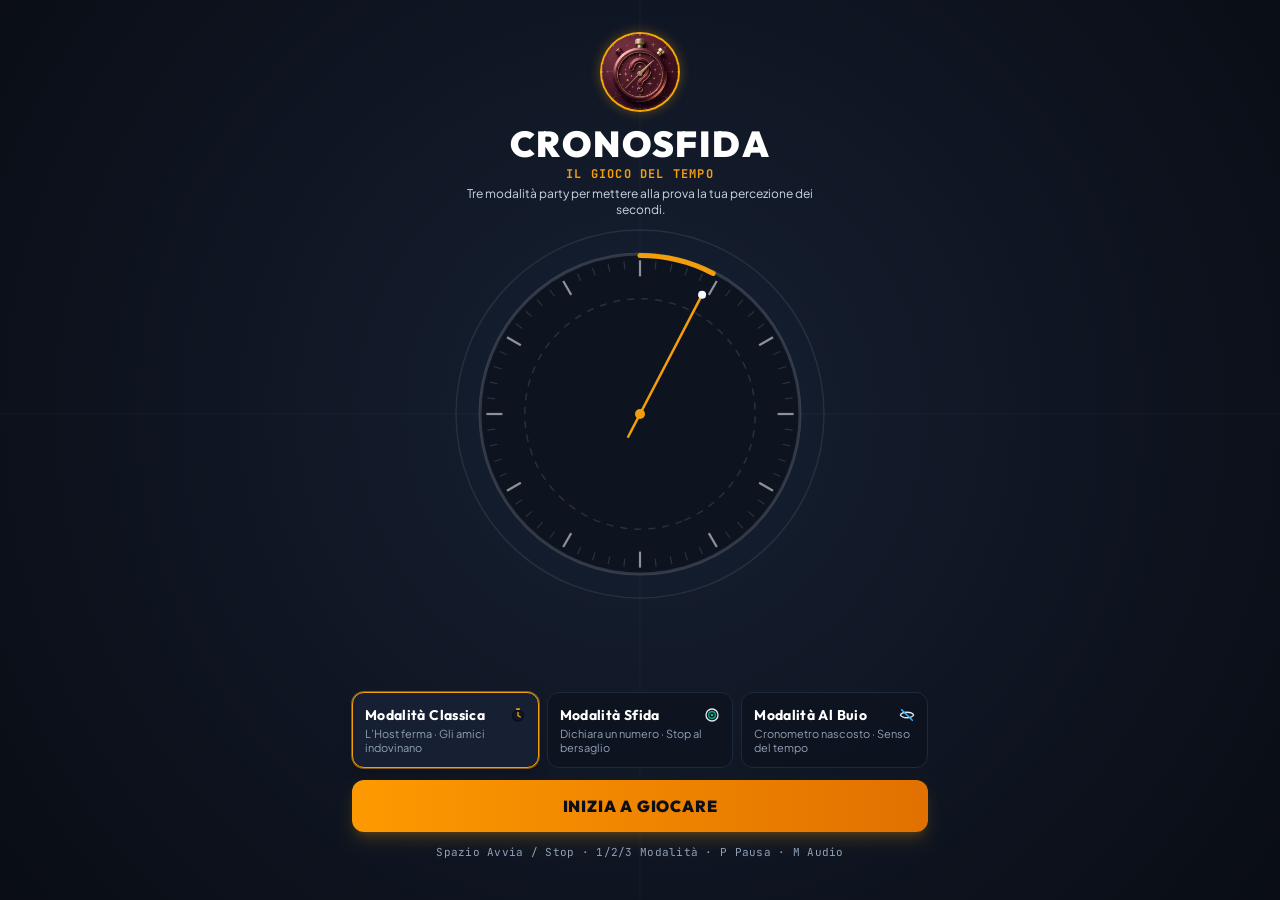
==== docs/index.html @ 88270957 "feat: add GitHub Pages deployment configuration Configure Vite for relative paths, implement a resil" ====
<!doctype html>
<html lang="it">
  <head>
    <meta charset="UTF-8" />
    <meta name="viewport" content="width=device-width, initial-scale=1.0" />
    <title>CronoSfida — Il Gioco del Tempo</title>
    <meta name="description" content="Minigioco party di percezione del tempo con tre modalità: Classica, Sfida al Bersaglio e Al Buio." />
    <link rel="icon" type="image/jpeg" href="./assets/aistudio/Gemini_Generated_Image_ws7f7ows7f7ows7f_3889bd19.jpg" />
    <link rel="apple-touch-icon" href="./assets/aistudio/Gemini_Generated_Image_ws7f7ows7f7ows7f_3889bd19.jpg" />
    <meta property="og:title" content="CronoSfida — Il Gioco del Tempo" />
    <meta property="og:description" content="Minigioco party di percezione del tempo con tre modalità: Classica, Sfida al Bersaglio e Al Buio." />
    <meta property="og:image" content="./assets/aistudio/Gemini_Generated_Image_ws7f7ows7f7ows7f_3889bd19.jpg" />
    <meta property="og:type" content="website" />
    <meta name="twitter:card" content="summary_large_image" />
    <meta name="twitter:image" content="./assets/aistudio/Gemini_Generated_Image_ws7f7ows7f7ows7f_3889bd19.jpg" />
    <link rel="preconnect" href="https://fonts.googleapis.com" />
    <link rel="preconnect" href="https://fonts.gstatic.com" crossorigin />
    <link href="https://fonts.googleapis.com/css2?family=JetBrains+Mono:wght@500;700;800&family=Outfit:wght@600;700;800&family=Plus+Jakarta+Sans:wght@400;500;600;700&display=swap" rel="stylesheet" />
    <script type="module" crossorigin src="./assets/index-DAMdoAnT.js"></script>
    <link rel="stylesheet" crossorigin href="./assets/index-D7UGC7Lo.css">
  </head>
  <body class="bg-[#0B0F17] text-[#F8FAFC] antialiased selection:bg-[#F59E0B] selection:text-[#0B0F17] overflow-hidden">
    <div id="root"></div>
    <script>
      window.addEventListener('DOMContentLoaded', function () {
        var isViteDev = !!document.querySelector('script[src*="@vite/client"]');
        var hasRawTsx = !!document.querySelector('script[src*="src/main.tsx"]');
        if (hasRawTsx && !isViteDev && !window.__CRONOSFIDA_MOUNTED__) {
          var link = document.createElement('link');
          link.rel = 'stylesheet';
          link.href = './public/gh-pages/app.css';
          document.head.appendChild(link);
          var s = document.createElement('script');
          s.type = 'module';
          s.src = './public/gh-pages/app.js';
          document.body.appendChild(s);
        }
      });
    </script>
  </body>
</html>
---- docs/assets/index-D7UGC7Lo.css ----
/*! tailwindcss v4.3.3 | MIT License | https://tailwindcss.com */
@layer properties{@supports (((-webkit-hyphens:none)) and (not (margin-trim:inline))) or ((-moz-orient:inline) and (not (color:rgb(from red r g b)))){*,:before,:after,::backdrop{--tw-translate-x:0;--tw-translate-y:0;--tw-translate-z:0;--tw-divide-y-reverse:0;--tw-border-style:solid;--tw-gradient-position:initial;--tw-gradient-from:#0000;--tw-gradient-via:#0000;--tw-gradient-to:#0000;--tw-gradient-stops:initial;--tw-gradient-via-stops:initial;--tw-gradient-from-position:0%;--tw-gradient-via-position:50%;--tw-gradient-to-position:100%;--tw-leading:initial;--tw-font-weight:initial;--tw-tracking:initial;--tw-shadow:0 0 #0000;--tw-shadow-color:initial;--tw-shadow-alpha:100%;--tw-inset-shadow:0 0 #0000;--tw-inset-shadow-color:initial;--tw-inset-shadow-alpha:100%;--tw-ring-color:initial;--tw-ring-shadow:0 0 #0000;--tw-inset-ring-color:initial;--tw-inset-ring-shadow:0 0 #0000;--tw-ring-inset:initial;--tw-ring-offset-width:0px;--tw-ring-offset-color:#fff;--tw-ring-offset-shadow:0 0 #0000;--tw-backdrop-blur:initial;--tw-backdrop-brightness:initial;--tw-backdrop-contrast:initial;--tw-backdrop-grayscale:initial;--tw-backdrop-hue-rotate:initial;--tw-backdrop-invert:initial;--tw-backdrop-opacity:initial;--tw-backdrop-saturate:initial;--tw-backdrop-sepia:initial;--tw-duration:initial;--tw-scale-x:1;--tw-scale-y:1;--tw-scale-z:1}}}@layer theme{:root,:host{--font-sans:-apple-system, BlinkMacSystemFont, "Segoe UI", Roboto, "Helvetica Neue", "Noto Sans", Arial, sans-serif, "Apple Color Emoji", "Segoe UI Emoji", "Segoe UI Symbol", "Noto Color Emoji";--font-mono:ui-monospace, SFMono-Regular, Menlo, Monaco, Consolas, "Liberation Mono", "Courier New", monospace;--color-amber-300:oklch(87.9% .169 91.605);--color-amber-400:oklch(82.8% .189 84.429);--color-amber-500:oklch(76.9% .188 70.08);--color-amber-600:oklch(66.6% .179 58.318);--color-sky-300:oklch(82.8% .111 230.318);--color-sky-400:oklch(74.6% .16 232.661);--color-sky-500:oklch(68.5% .169 237.323);--color-rose-400:oklch(71.2% .194 13.428);--color-rose-500:oklch(64.5% .246 16.439);--color-rose-600:oklch(58.6% .253 17.585);--color-rose-950:oklch(27.1% .105 12.094);--color-slate-100:oklch(96.8% .007 247.896);--color-slate-200:oklch(92.9% .013 255.508);--color-slate-300:oklch(86.9% .022 252.894);--color-slate-400:oklch(70.4% .04 256.788);--color-slate-500:oklch(55.4% .046 257.417);--color-slate-600:oklch(44.6% .043 257.281);--color-slate-700:oklch(37.2% .044 257.287);--color-slate-800:oklch(27.9% .041 260.031);--color-slate-900:oklch(20.8% .042 265.755);--color-black:#000;--color-white:#fff;--spacing:.25rem;--container-xs:20rem;--container-sm:24rem;--container-md:28rem;--container-lg:32rem;--container-xl:36rem;--container-5xl:64rem;--text-xs:.75rem;--text-xs--line-height:calc(1 / .75);--text-sm:.875rem;--text-sm--line-height:calc(1.25 / .875);--text-base:1rem;--text-base--line-height:calc(1.5 / 1);--text-lg:1.125rem;--text-lg--line-height:calc(1.75 / 1.125);--text-xl:1.25rem;--text-xl--line-height:calc(1.75 / 1.25);--text-2xl:1.5rem;--text-2xl--line-height:calc(2 / 1.5);--text-3xl:1.875rem;--text-3xl--line-height:calc(2.25 / 1.875);--text-4xl:2.25rem;--text-4xl--line-height:calc(2.5 / 2.25);--text-5xl:3rem;--text-5xl--line-height:1;--text-6xl:3.75rem;--text-6xl--line-height:1;--font-weight-normal:400;--font-weight-medium:500;--font-weight-semibold:600;--font-weight-bold:700;--font-weight-extrabold:800;--font-weight-black:900;--tracking-tight:-.025em;--tracking-wide:.025em;--tracking-wider:.05em;--tracking-widest:.1em;--leading-tight:1.25;--leading-snug:1.375;--radius-lg:.5rem;--radius-xl:.75rem;--radius-2xl:1rem;--radius-3xl:1.5rem;--animate-pulse:pulse 2s cubic-bezier(.4, 0, .6, 1) infinite;--blur-md:12px;--default-transition-duration:.15s;--default-transition-timing-function:cubic-bezier(.4, 0, .2, 1);--default-font-family:var(--font-sans);--default-mono-font-family:var(--font-mono)}}@layer base{*,:after,:before,::backdrop{box-sizing:border-box;border:0 solid;margin:0;padding:0}::file-selector-button{box-sizing:border-box;border:0 solid;margin:0;padding:0}html,:host{-webkit-text-size-adjust:100%;tab-size:4;line-height:1.5;font-family:var(--default-font-family,-apple-system, BlinkMacSystemFont, "Segoe UI", Roboto, "Helvetica Neue", "Noto Sans", Arial, sans-serif, "Apple Color Emoji", "Segoe UI Emoji", "Segoe UI Symbol", "Noto Color Emoji");font-feature-settings:var(--default-font-feature-settings,normal);font-variation-settings:var(--default-font-variation-settings,normal);-webkit-tap-highlight-color:transparent}hr{height:0;color:inherit;border-top-width:1px}abbr:where([title]){-webkit-text-decoration:underline dotted;text-decoration:underline dotted}h1,h2,h3,h4,h5,h6{font-size:inherit;font-weight:inherit}a{color:inherit;-webkit-text-decoration:inherit;-webkit-text-decoration:inherit;-webkit-text-decoration:inherit;-webkit-text-decoration:inherit;text-decoration:inherit}b,strong{font-weight:bolder}code,kbd,samp,pre{font-family:var(--default-mono-font-family,ui-monospace, SFMono-Regular, Menlo, Monaco, Consolas, "Liberation Mono", "Courier New", monospace);font-feature-settings:var(--default-mono-font-feature-settings,normal);font-variation-settings:var(--default-mono-font-variation-settings,normal);font-size:1em}small{font-size:80%}sub,sup{vertical-align:baseline;font-size:75%;line-height:0;position:relative}sub{bottom:-.25em}sup{top:-.5em}table{text-indent:0;border-color:inherit;border-collapse:collapse}:-moz-focusring:where(:not(iframe)){outline:auto}progress{vertical-align:baseline}summary{display:list-item}ol,ul,menu{list-style:none}img,svg,video,canvas,audio,iframe,embed,object{vertical-align:middle;display:block}img,video{max-width:100%;height:auto}button,input,select,optgroup,textarea{font:inherit;font-feature-settings:inherit;font-variation-settings:inherit;letter-spacing:inherit;color:inherit;opacity:1;background-color:#0000;border-radius:0}::file-selector-button{font:inherit;font-feature-settings:inherit;font-variation-settings:inherit;letter-spacing:inherit;color:inherit;opacity:1;background-color:#0000;border-radius:0}:where(select:is([multiple],[size])) optgroup{font-weight:bolder}:where(select:is([multiple],[size])) optgroup option{padding-inline-start:20px}::file-selector-button{margin-inline-end:4px}::placeholder{opacity:1}@supports (not ((-webkit-appearance:-apple-pay-button))) or (contain-intrinsic-size:1px){::placeholder{color:currentColor}@supports (color:color-mix(in lab, red, red)){::placeholder{color:color-mix(in oklab, currentcolor 50%, transparent)}}}textarea{resize:vertical}::-webkit-search-decoration{-webkit-appearance:none}::-webkit-date-and-time-value{min-height:1lh;text-align:inherit}::-webkit-datetime-edit{display:inline-flex}::-webkit-datetime-edit-fields-wrapper{padding:0}::-webkit-datetime-edit{padding-block:0}::-webkit-datetime-edit-year-field{padding-block:0}::-webkit-datetime-edit-month-field{padding-block:0}::-webkit-datetime-edit-day-field{padding-block:0}::-webkit-datetime-edit-hour-field{padding-block:0}::-webkit-datetime-edit-minute-field{padding-block:0}::-webkit-datetime-edit-second-field{padding-block:0}::-webkit-datetime-edit-millisecond-field{padding-block:0}::-webkit-datetime-edit-meridiem-field{padding-block:0}::-webkit-calendar-picker-indicator{line-height:1}:-moz-ui-invalid{box-shadow:none}button,input:where([type=button],[type=reset],[type=submit]){appearance:button}::file-selector-button{appearance:button}::-webkit-inner-spin-button{height:auto}::-webkit-outer-spin-button{height:auto}[hidden]:where(:not([hidden=until-found])){display:none!important}:root{--font-display:"Outfit", system-ui, -apple-system, sans-serif;--font-sans:"Plus Jakarta Sans", system-ui, -apple-system, sans-serif;--font-mono:"JetBrains Mono", ui-monospace, SFMono-Regular, monospace}body{font-family:var(--font-sans);color:#f8fafc;-webkit-user-select:none;user-select:none;background-color:#0b0f17}}@layer components;@layer utilities{.pointer-events-auto{pointer-events:auto}.pointer-events-none{pointer-events:none}.visible{visibility:visible}.absolute{position:absolute}.fixed{position:fixed}.relative{position:relative}.inset-0{inset:0}.top-\[29\%\]{top:29%}.left-1\/2{left:50%}.z-0{z-index:0}.z-10{z-index:10}.z-20{z-index:20}.z-40{z-index:40}.container{width:100%}@media (width>=40rem){.container{max-width:40rem}}@media (width>=48rem){.container{max-width:48rem}}@media (width>=64rem){.container{max-width:64rem}}@media (width>=80rem){.container{max-width:80rem}}@media (width>=96rem){.container{max-width:96rem}}.mx-auto{margin-inline:auto}.my-auto{margin-block:auto}.mt-0\.5{margin-top:calc(var(--spacing) * .5)}.mt-1{margin-top:var(--spacing)}.mt-2{margin-top:calc(var(--spacing) * 2)}.mt-4{margin-top:calc(var(--spacing) * 4)}.mt-5{margin-top:calc(var(--spacing) * 5)}.mt-6{margin-top:calc(var(--spacing) * 6)}.mb-2{margin-bottom:calc(var(--spacing) * 2)}.ml-1{margin-left:var(--spacing)}.ml-auto{margin-left:auto}.block{display:block}.contents{display:contents}.flex{display:flex}.grid{display:grid}.hidden{display:none}.inline-flex{display:inline-flex}.table{display:table}.h-4{height:calc(var(--spacing) * 4)}.h-5{height:calc(var(--spacing) * 5)}.h-6{height:calc(var(--spacing) * 6)}.h-7{height:calc(var(--spacing) * 7)}.h-8{height:calc(var(--spacing) * 8)}.h-10{height:calc(var(--spacing) * 10)}.h-16{height:calc(var(--spacing) * 16)}.h-24{height:calc(var(--spacing) * 24)}.h-auto{height:auto}.h-full{height:100%}.h-screen{height:100vh}.max-h-32{max-height:calc(var(--spacing) * 32)}.max-h-40{max-height:calc(var(--spacing) * 40)}.min-h-4{min-height:calc(var(--spacing) * 4)}.w-4{width:calc(var(--spacing) * 4)}.w-6{width:calc(var(--spacing) * 6)}.w-7{width:calc(var(--spacing) * 7)}.w-8{width:calc(var(--spacing) * 8)}.w-10{width:calc(var(--spacing) * 10)}.w-16{width:calc(var(--spacing) * 16)}.w-20{width:calc(var(--spacing) * 20)}.w-24{width:calc(var(--spacing) * 24)}.w-full{width:100%}.w-px{width:1px}.w-screen{width:100vw}.max-w-5xl{max-width:var(--container-5xl)}.max-w-\[440px\]{max-width:440px}.max-w-lg{max-width:var(--container-lg)}.max-w-md{max-width:var(--container-md)}.max-w-sm{max-width:var(--container-sm)}.max-w-xl{max-width:var(--container-xl)}.max-w-xs{max-width:var(--container-xs)}.flex-1{flex:1}.shrink-0{flex-shrink:0}.-translate-x-1\/2{--tw-translate-x:calc(calc(1 / 2 * 100%) * -1);translate:var(--tw-translate-x) var(--tw-translate-y)}.-translate-y-1\/2{--tw-translate-y:calc(calc(1 / 2 * 100%) * -1);translate:var(--tw-translate-x) var(--tw-translate-y)}.scale-\[1\.82\]{scale:1.82}.transform-gpu{transform:translateZ(0) var(--tw-rotate-x,) var(--tw-rotate-y,) var(--tw-rotate-z,) var(--tw-skew-x,) var(--tw-skew-y,)}.animate-pulse{animation:var(--animate-pulse)}.cursor-pointer{cursor:pointer}.grid-cols-1{grid-template-columns:repeat(1,minmax(0,1fr))}.grid-cols-3{grid-template-columns:repeat(3,minmax(0,1fr))}.flex-col{flex-direction:column}.flex-wrap{flex-wrap:wrap}.items-baseline{align-items:baseline}.items-center{align-items:center}.justify-between{justify-content:space-between}.justify-center{justify-content:center}.gap-0\.5{gap:calc(var(--spacing) * .5)}.gap-1{gap:var(--spacing)}.gap-1\.5{gap:calc(var(--spacing) * 1.5)}.gap-2{gap:calc(var(--spacing) * 2)}.gap-2\.5{gap:calc(var(--spacing) * 2.5)}.gap-3{gap:calc(var(--spacing) * 3)}:where(.divide-y>:not(:last-child)){--tw-divide-y-reverse:0;border-bottom-style:var(--tw-border-style);border-top-style:var(--tw-border-style);border-top-width:calc(1px * var(--tw-divide-y-reverse));border-bottom-width:calc(1px * calc(1 - var(--tw-divide-y-reverse)))}:where(.divide-slate-800\/80>:not(:last-child)){border-color:#1d293dcc}@supports (color:color-mix(in lab, red, red)){:where(.divide-slate-800\/80>:not(:last-child)){border-color:color-mix(in oklab, var(--color-slate-800) 80%, transparent)}}.overflow-hidden{overflow:hidden}.overflow-y-auto{overflow-y:auto}.rounded{border-radius:.25rem}.rounded-2xl{border-radius:var(--radius-2xl)}.rounded-full{border-radius:2147483647px}.rounded-lg{border-radius:var(--radius-lg)}.rounded-xl{border-radius:var(--radius-xl)}.border{border-style:var(--tw-border-style);border-width:1px}.border-2{border-style:var(--tw-border-style);border-width:2px}.border-x{border-inline-style:var(--tw-border-style);border-inline-width:1px}.border-t{border-top-style:var(--tw-border-style);border-top-width:1px}.border-\[\#10B981\]{border-color:#10b981}.border-\[\#F59E0B\]{border-color:#f59e0b}.border-amber-400{border-color:var(--color-amber-400)}.border-amber-400\/30{border-color:#fcbb004d}@supports (color:color-mix(in lab, red, red)){.border-amber-400\/30{border-color:color-mix(in oklab, var(--color-amber-400) 30%, transparent)}}.border-amber-400\/90{border-color:#fcbb00e6}@supports (color:color-mix(in lab, red, red)){.border-amber-400\/90{border-color:color-mix(in oklab, var(--color-amber-400) 90%, transparent)}}.border-slate-600{border-color:var(--color-slate-600)}.border-slate-700{border-color:var(--color-slate-700)}.border-slate-800{border-color:var(--color-slate-800)}.border-slate-800\/80{border-color:#1d293dcc}@supports (color:color-mix(in lab, red, red)){.border-slate-800\/80{border-color:color-mix(in oklab, var(--color-slate-800) 80%, transparent)}}.bg-\[\#0B0F17\]{background-color:#0b0f17}.bg-\[\#0B0F17\]\/90{background-color:oklab(16.8281% -.00191803 -.0179601/.9)}.bg-\[\#0D131F\]\/90{background-color:oklab(18.7072% -.00293005 -.0262161/.9)}.bg-\[\#0D131F\]\/95{background-color:oklab(18.7072% -.00293005 -.0262161/.95)}.bg-\[\#0F172A\]{background-color:#0f172a}.bg-\[\#7B1324\]{background-color:#7b1324}.bg-\[\#10B981\]{background-color:#10b981}.bg-\[\#10B981\]\/20{background-color:oklab(69.5873% -.142158 .0448781/.2)}.bg-\[\#162032\]{background-color:#162032}.bg-\[\#F59E0B\]{background-color:#f59e0b}.bg-amber-400\/20{background-color:#fcbb0033}@supports (color:color-mix(in lab, red, red)){.bg-amber-400\/20{background-color:color-mix(in oklab, var(--color-amber-400) 20%, transparent)}}.bg-black\/75{background-color:#000000bf}@supports (color:color-mix(in lab, red, red)){.bg-black\/75{background-color:color-mix(in oklab, var(--color-black) 75%, transparent)}}.bg-black\/80{background-color:#000c}@supports (color:color-mix(in lab, red, red)){.bg-black\/80{background-color:color-mix(in oklab, var(--color-black) 80%, transparent)}}.bg-slate-800{background-color:var(--color-slate-800)}.bg-slate-800\/90{background-color:#1d293de6}@supports (color:color-mix(in lab, red, red)){.bg-slate-800\/90{background-color:color-mix(in oklab, var(--color-slate-800) 90%, transparent)}}.bg-slate-900{background-color:var(--color-slate-900)}.bg-transparent{background-color:#0000}.bg-gradient-to-br{--tw-gradient-position:to bottom right in oklab;background-image:linear-gradient(var(--tw-gradient-stops))}.bg-gradient-to-r{--tw-gradient-position:to right in oklab;background-image:linear-gradient(var(--tw-gradient-stops))}.from-amber-500{--tw-gradient-from:var(--color-amber-500);--tw-gradient-stops:var(--tw-gradient-via-stops,var(--tw-gradient-position), var(--tw-gradient-from) var(--tw-gradient-from-position), var(--tw-gradient-to) var(--tw-gradient-to-position))}.from-amber-600{--tw-gradient-from:var(--color-amber-600);--tw-gradient-stops:var(--tw-gradient-via-stops,var(--tw-gradient-position), var(--tw-gradient-from) var(--tw-gradient-from-position), var(--tw-gradient-to) var(--tw-gradient-to-position))}.from-rose-500{--tw-gradient-from:var(--color-rose-500);--tw-gradient-stops:var(--tw-gradient-via-stops,var(--tw-gradient-position), var(--tw-gradient-from) var(--tw-gradient-from-position), var(--tw-gradient-to) var(--tw-gradient-to-position))}.from-sky-400{--tw-gradient-from:var(--color-sky-400);--tw-gradient-stops:var(--tw-gradient-via-stops,var(--tw-gradient-position), var(--tw-gradient-from) var(--tw-gradient-from-position), var(--tw-gradient-to) var(--tw-gradient-to-position))}.via-rose-950{--tw-gradient-via:var(--color-rose-950);--tw-gradient-via-stops:var(--tw-gradient-position), var(--tw-gradient-from) var(--tw-gradient-from-position), var(--tw-gradient-via) var(--tw-gradient-via-position), var(--tw-gradient-to) var(--tw-gradient-to-position);--tw-gradient-stops:var(--tw-gradient-via-stops)}.to-amber-600{--tw-gradient-to:var(--color-amber-600);--tw-gradient-stops:var(--tw-gradient-via-stops,var(--tw-gradient-position), var(--tw-gradient-from) var(--tw-gradient-from-position), var(--tw-gradient-to) var(--tw-gradient-to-position))}.to-rose-600{--tw-gradient-to:var(--color-rose-600);--tw-gradient-stops:var(--tw-gradient-via-stops,var(--tw-gradient-position), var(--tw-gradient-from) var(--tw-gradient-from-position), var(--tw-gradient-to) var(--tw-gradient-to-position))}.to-sky-500{--tw-gradient-to:var(--color-sky-500);--tw-gradient-stops:var(--tw-gradient-via-stops,var(--tw-gradient-position), var(--tw-gradient-from) var(--tw-gradient-from-position), var(--tw-gradient-to) var(--tw-gradient-to-position))}.to-slate-900{--tw-gradient-to:var(--color-slate-900);--tw-gradient-stops:var(--tw-gradient-via-stops,var(--tw-gradient-position), var(--tw-gradient-from) var(--tw-gradient-from-position), var(--tw-gradient-to) var(--tw-gradient-to-position))}.object-cover{object-fit:cover}.object-center{object-position:center}.p-0{padding:0}.p-0\.5{padding:calc(var(--spacing) * .5)}.p-2{padding:calc(var(--spacing) * 2)}.p-2\.5{padding:calc(var(--spacing) * 2.5)}.p-3{padding:calc(var(--spacing) * 3)}.p-4{padding:calc(var(--spacing) * 4)}.p-6{padding:calc(var(--spacing) * 6)}.px-1\.5{padding-inline:calc(var(--spacing) * 1.5)}.px-2{padding-inline:calc(var(--spacing) * 2)}.px-2\.5{padding-inline:calc(var(--spacing) * 2.5)}.px-3{padding-inline:calc(var(--spacing) * 3)}.px-3\.5{padding-inline:calc(var(--spacing) * 3.5)}.px-4{padding-inline:calc(var(--spacing) * 4)}.px-5{padding-inline:calc(var(--spacing) * 5)}.px-6{padding-inline:calc(var(--spacing) * 6)}.px-8{padding-inline:calc(var(--spacing) * 8)}.py-0\.5{padding-block:calc(var(--spacing) * .5)}.py-1{padding-block:var(--spacing)}.py-1\.5{padding-block:calc(var(--spacing) * 1.5)}.py-2{padding-block:calc(var(--spacing) * 2)}.py-2\.5{padding-block:calc(var(--spacing) * 2.5)}.py-3{padding-block:calc(var(--spacing) * 3)}.py-3\.5{padding-block:calc(var(--spacing) * 3.5)}.py-4{padding-block:calc(var(--spacing) * 4)}.pt-0\.5{padding-top:calc(var(--spacing) * .5)}.pt-1{padding-top:var(--spacing)}.pt-2{padding-top:calc(var(--spacing) * 2)}.pb-1{padding-bottom:var(--spacing)}.pb-2{padding-bottom:calc(var(--spacing) * 2)}.text-center{text-align:center}.text-left{text-align:left}.font-sans{font-family:var(--font-sans)}.text-2xl{font-size:var(--text-2xl);line-height:var(--tw-leading,var(--text-2xl--line-height))}.text-4xl{font-size:var(--text-4xl);line-height:var(--tw-leading,var(--text-4xl--line-height))}.text-base{font-size:var(--text-base);line-height:var(--tw-leading,var(--text-base--line-height))}.text-lg{font-size:var(--text-lg);line-height:var(--tw-leading,var(--text-lg--line-height))}.text-sm{font-size:var(--text-sm);line-height:var(--tw-leading,var(--text-sm--line-height))}.text-xl{font-size:var(--text-xl);line-height:var(--tw-leading,var(--text-xl--line-height))}.text-xs{font-size:var(--text-xs);line-height:var(--tw-leading,var(--text-xs--line-height))}.text-\[8px\]{font-size:8px}.text-\[9px\]{font-size:9px}.text-\[10px\]{font-size:10px}.text-\[11px\]{font-size:11px}.leading-none{--tw-leading:1;line-height:1}.leading-snug{--tw-leading:var(--leading-snug);line-height:var(--leading-snug)}.leading-tight{--tw-leading:var(--leading-tight);line-height:var(--leading-tight)}.font-black{--tw-font-weight:var(--font-weight-black);font-weight:var(--font-weight-black)}.font-bold{--tw-font-weight:var(--font-weight-bold);font-weight:var(--font-weight-bold)}.font-extrabold{--tw-font-weight:var(--font-weight-extrabold);font-weight:var(--font-weight-extrabold)}.font-medium{--tw-font-weight:var(--font-weight-medium);font-weight:var(--font-weight-medium)}.font-normal{--tw-font-weight:var(--font-weight-normal);font-weight:var(--font-weight-normal)}.font-semibold{--tw-font-weight:var(--font-weight-semibold);font-weight:var(--font-weight-semibold)}.tracking-tight{--tw-tracking:var(--tracking-tight);letter-spacing:var(--tracking-tight)}.tracking-wide{--tw-tracking:var(--tracking-wide);letter-spacing:var(--tracking-wide)}.tracking-wider{--tw-tracking:var(--tracking-wider);letter-spacing:var(--tracking-wider)}.tracking-widest{--tw-tracking:var(--tracking-widest);letter-spacing:var(--tracking-widest)}.whitespace-nowrap{white-space:nowrap}.text-\[\#0B0F17\]{color:#0b0f17}.text-\[\#10B981\]{color:#10b981}.text-\[\#38BDF8\]{color:#38bdf8}.text-\[\#F8FAFC\]{color:#f8fafc}.text-\[\#F59E0B\]{color:#f59e0b}.text-amber-300{color:var(--color-amber-300)}.text-amber-400{color:var(--color-amber-400)}.text-rose-400{color:var(--color-rose-400)}.text-slate-100{color:var(--color-slate-100)}.text-slate-200{color:var(--color-slate-200)}.text-slate-300{color:var(--color-slate-300)}.text-slate-400{color:var(--color-slate-400)}.text-slate-500{color:var(--color-slate-500)}.text-white{color:var(--color-white)}.uppercase{text-transform:uppercase}.antialiased{-webkit-font-smoothing:antialiased;-moz-osx-font-smoothing:grayscale}.shadow{--tw-shadow:0 1px 3px 0 var(--tw-shadow-color,#0000001a), 0 1px 2px -1px var(--tw-shadow-color,#0000001a);box-shadow:var(--tw-inset-shadow), var(--tw-inset-ring-shadow), var(--tw-ring-offset-shadow), var(--tw-ring-shadow), var(--tw-shadow)}.shadow-2xl{--tw-shadow:0 25px 50px -12px var(--tw-shadow-color,#00000040);box-shadow:var(--tw-inset-shadow), var(--tw-inset-ring-shadow), var(--tw-ring-offset-shadow), var(--tw-ring-shadow), var(--tw-shadow)}.shadow-\[0_0_12px_rgba\(245\,158\,11\,0\.35\)\]{--tw-shadow:0 0 12px var(--tw-shadow-color,#f59e0b59);box-shadow:var(--tw-inset-shadow), var(--tw-inset-ring-shadow), var(--tw-ring-offset-shadow), var(--tw-ring-shadow), var(--tw-shadow)}.shadow-lg{--tw-shadow:0 10px 15px -3px var(--tw-shadow-color,#0000001a), 0 4px 6px -4px var(--tw-shadow-color,#0000001a);box-shadow:var(--tw-inset-shadow), var(--tw-inset-ring-shadow), var(--tw-ring-offset-shadow), var(--tw-ring-shadow), var(--tw-shadow)}.shadow-md{--tw-shadow:0 4px 6px -1px var(--tw-shadow-color,#0000001a), 0 2px 4px -2px var(--tw-shadow-color,#0000001a);box-shadow:var(--tw-inset-shadow), var(--tw-inset-ring-shadow), var(--tw-ring-offset-shadow), var(--tw-ring-shadow), var(--tw-shadow)}.shadow-sm{--tw-shadow:0 1px 3px 0 var(--tw-shadow-color,#0000001a), 0 1px 2px -1px var(--tw-shadow-color,#0000001a);box-shadow:var(--tw-inset-shadow), var(--tw-inset-ring-shadow), var(--tw-ring-offset-shadow), var(--tw-ring-shadow), var(--tw-shadow)}.shadow-xl{--tw-shadow:0 20px 25px -5px var(--tw-shadow-color,#0000001a), 0 8px 10px -6px var(--tw-shadow-color,#0000001a);box-shadow:var(--tw-inset-shadow), var(--tw-inset-ring-shadow), var(--tw-ring-offset-shadow), var(--tw-ring-shadow), var(--tw-shadow)}.ring,.ring-1{--tw-ring-shadow:var(--tw-ring-inset,) 0 0 0 calc(1px + var(--tw-ring-offset-width)) var(--tw-ring-color,currentcolor);box-shadow:var(--tw-inset-shadow), var(--tw-inset-ring-shadow), var(--tw-ring-offset-shadow), var(--tw-ring-shadow), var(--tw-shadow)}.shadow-amber-500\/20{--tw-shadow-color:#f99c0033}@supports (color:color-mix(in lab, red, red)){.shadow-amber-500\/20{--tw-shadow-color:color-mix(in oklab, color-mix(in oklab, var(--color-amber-500) 20%, transparent) var(--tw-shadow-alpha), transparent)}}.shadow-rose-600\/30{--tw-shadow-color:#e700444d}@supports (color:color-mix(in lab, red, red)){.shadow-rose-600\/30{--tw-shadow-color:color-mix(in oklab, color-mix(in oklab, var(--color-rose-600) 30%, transparent) var(--tw-shadow-alpha), transparent)}}.shadow-sky-500\/20{--tw-shadow-color:#00a5ef33}@supports (color:color-mix(in lab, red, red)){.shadow-sky-500\/20{--tw-shadow-color:color-mix(in oklab, color-mix(in oklab, var(--color-sky-500) 20%, transparent) var(--tw-shadow-alpha), transparent)}}.ring-\[\#F59E0B\]\/50{--tw-ring-color:oklab(76.8591% .0560995 .154808/.5)}.backdrop-blur-md{--tw-backdrop-blur:blur(var(--blur-md));-webkit-backdrop-filter:var(--tw-backdrop-blur,) var(--tw-backdrop-brightness,) var(--tw-backdrop-contrast,) var(--tw-backdrop-grayscale,) var(--tw-backdrop-hue-rotate,) var(--tw-backdrop-invert,) var(--tw-backdrop-opacity,) var(--tw-backdrop-saturate,) var(--tw-backdrop-sepia,);backdrop-filter:var(--tw-backdrop-blur,) var(--tw-backdrop-brightness,) var(--tw-backdrop-contrast,) var(--tw-backdrop-grayscale,) var(--tw-backdrop-hue-rotate,) var(--tw-backdrop-invert,) var(--tw-backdrop-opacity,) var(--tw-backdrop-saturate,) var(--tw-backdrop-sepia,)}.transition{transition-property:color,background-color,border-color,outline-color,text-decoration-color,fill,stroke,--tw-gradient-from,--tw-gradient-via,--tw-gradient-to,opacity,box-shadow,transform,translate,scale,rotate,filter,-webkit-backdrop-filter,backdrop-filter,display,content-visibility,overlay,pointer-events;transition-timing-function:var(--tw-ease,var(--default-transition-timing-function));transition-duration:var(--tw-duration,var(--default-transition-duration))}.transition-all{transition-property:all;transition-timing-function:var(--tw-ease,var(--default-transition-timing-function));transition-duration:var(--tw-duration,var(--default-transition-duration))}.transition-colors{transition-property:color,background-color,border-color,outline-color,text-decoration-color,fill,stroke,--tw-gradient-from,--tw-gradient-via,--tw-gradient-to;transition-timing-function:var(--tw-ease,var(--default-transition-timing-function));transition-duration:var(--tw-duration,var(--default-transition-duration))}.transition-transform{transition-property:transform,translate,scale,rotate;transition-timing-function:var(--tw-ease,var(--default-transition-timing-function));transition-duration:var(--tw-duration,var(--default-transition-duration))}.duration-150{--tw-duration:.15s;transition-duration:.15s}.duration-200{--tw-duration:.2s;transition-duration:.2s}.select-none{-webkit-user-select:none;user-select:none}.selection\:bg-\[\#F59E0B\] ::selection{background-color:#f59e0b}.selection\:bg-\[\#F59E0B\]::selection{background-color:#f59e0b}.selection\:text-\[\#0B0F17\] ::selection{color:#0b0f17}.selection\:text-\[\#0B0F17\]::selection{color:#0b0f17}@media (hover:hover){.hover\:scale-105:hover{--tw-scale-x:105%;--tw-scale-y:105%;--tw-scale-z:105%;scale:var(--tw-scale-x) var(--tw-scale-y)}.hover\:border-slate-500:hover{border-color:var(--color-slate-500)}.hover\:border-slate-600:hover{border-color:var(--color-slate-600)}.hover\:border-slate-700:hover{border-color:var(--color-slate-700)}.hover\:bg-\[\#D97706\]:hover{background-color:#d97706}.hover\:bg-slate-700:hover{background-color:var(--color-slate-700)}.hover\:from-amber-400:hover{--tw-gradient-from:var(--color-amber-400);--tw-gradient-stops:var(--tw-gradient-via-stops,var(--tw-gradient-position), var(--tw-gradient-from) var(--tw-gradient-from-position), var(--tw-gradient-to) var(--tw-gradient-to-position))}.hover\:from-rose-400:hover{--tw-gradient-from:var(--color-rose-400);--tw-gradient-stops:var(--tw-gradient-via-stops,var(--tw-gradient-position), var(--tw-gradient-from) var(--tw-gradient-from-position), var(--tw-gradient-to) var(--tw-gradient-to-position))}.hover\:from-sky-300:hover{--tw-gradient-from:var(--color-sky-300);--tw-gradient-stops:var(--tw-gradient-via-stops,var(--tw-gradient-position), var(--tw-gradient-from) var(--tw-gradient-from-position), var(--tw-gradient-to) var(--tw-gradient-to-position))}.hover\:to-amber-500:hover{--tw-gradient-to:var(--color-amber-500);--tw-gradient-stops:var(--tw-gradient-via-stops,var(--tw-gradient-position), var(--tw-gradient-from) var(--tw-gradient-from-position), var(--tw-gradient-to) var(--tw-gradient-to-position))}.hover\:to-rose-500:hover{--tw-gradient-to:var(--color-rose-500);--tw-gradient-stops:var(--tw-gradient-via-stops,var(--tw-gradient-position), var(--tw-gradient-from) var(--tw-gradient-from-position), var(--tw-gradient-to) var(--tw-gradient-to-position))}.hover\:to-sky-400:hover{--tw-gradient-to:var(--color-sky-400);--tw-gradient-stops:var(--tw-gradient-via-stops,var(--tw-gradient-position), var(--tw-gradient-from) var(--tw-gradient-from-position), var(--tw-gradient-to) var(--tw-gradient-to-position))}.hover\:text-\[\#F59E0B\]:hover{color:#f59e0b}.hover\:text-rose-400:hover{color:var(--color-rose-400)}.hover\:text-slate-200:hover{color:var(--color-slate-200)}.hover\:text-white:hover{color:var(--color-white)}.hover\:underline:hover{text-decoration-line:underline}}.focus\:ring-\[\#F59E0B\]:focus{--tw-ring-color:#f59e0b}.focus\:outline-none:focus{--tw-outline-style:none;outline-style:none}.active\:scale-97:active{--tw-scale-x:97%;--tw-scale-y:97%;--tw-scale-z:97%;scale:var(--tw-scale-x) var(--tw-scale-y)}.active\:scale-98:active{--tw-scale-x:98%;--tw-scale-y:98%;--tw-scale-z:98%;scale:var(--tw-scale-x) var(--tw-scale-y)}.active\:scale-99:active{--tw-scale-x:99%;--tw-scale-y:99%;--tw-scale-z:99%;scale:var(--tw-scale-x) var(--tw-scale-y)}.disabled\:opacity-40:disabled{opacity:.4}@media (width>=40rem){.sm\:mb-3{margin-bottom:calc(var(--spacing) * 3)}.sm\:block{display:block}.sm\:flex{display:flex}.sm\:hidden{display:none}.sm\:h-8{height:calc(var(--spacing) * 8)}.sm\:min-h-8{min-height:calc(var(--spacing) * 8)}.sm\:w-8{width:calc(var(--spacing) * 8)}.sm\:max-w-sm{max-width:var(--container-sm)}.sm\:grid-cols-2{grid-template-columns:repeat(2,minmax(0,1fr))}.sm\:grid-cols-3{grid-template-columns:repeat(3,minmax(0,1fr))}.sm\:flex-row{flex-direction:row}.sm\:gap-1\.5{gap:calc(var(--spacing) * 1.5)}.sm\:gap-2{gap:calc(var(--spacing) * 2)}.sm\:gap-3{gap:calc(var(--spacing) * 3)}.sm\:gap-3\.5{gap:calc(var(--spacing) * 3.5)}.sm\:rounded-3xl{border-radius:var(--radius-3xl)}.sm\:rounded-xl{border-radius:var(--radius-xl)}.sm\:p-1{padding:var(--spacing)}.sm\:p-3{padding:calc(var(--spacing) * 3)}.sm\:p-5{padding:calc(var(--spacing) * 5)}.sm\:px-2\.5{padding-inline:calc(var(--spacing) * 2.5)}.sm\:px-3{padding-inline:calc(var(--spacing) * 3)}.sm\:py-1\.5{padding-block:calc(var(--spacing) * 1.5)}.sm\:py-5{padding-block:calc(var(--spacing) * 5)}.sm\:py-6{padding-block:calc(var(--spacing) * 6)}.sm\:pt-2{padding-top:calc(var(--spacing) * 2)}.sm\:pb-3{padding-bottom:calc(var(--spacing) * 3)}.sm\:pb-4{padding-bottom:calc(var(--spacing) * 4)}.sm\:text-3xl{font-size:var(--text-3xl);line-height:var(--tw-leading,var(--text-3xl--line-height))}.sm\:text-5xl{font-size:var(--text-5xl);line-height:var(--tw-leading,var(--text-5xl--line-height))}.sm\:text-base{font-size:var(--text-base);line-height:var(--tw-leading,var(--text-base--line-height))}.sm\:text-sm{font-size:var(--text-sm);line-height:var(--tw-leading,var(--text-sm--line-height))}.sm\:text-xs{font-size:var(--text-xs);line-height:var(--tw-leading,var(--text-xs--line-height))}.sm\:text-\[9px\]{font-size:9px}}@media (width>=48rem){.md\:top-\[38\%\]{top:38%}.md\:h-20{height:calc(var(--spacing) * 20)}.md\:h-28{height:calc(var(--spacing) * 28)}.md\:w-20{width:calc(var(--spacing) * 20)}.md\:w-28{width:calc(var(--spacing) * 28)}.md\:p-6{padding:calc(var(--spacing) * 6)}.md\:px-8{padding-inline:calc(var(--spacing) * 8)}.md\:text-2xl{font-size:var(--text-2xl);line-height:var(--tw-leading,var(--text-2xl--line-height))}.md\:text-3xl{font-size:var(--text-3xl);line-height:var(--tw-leading,var(--text-3xl--line-height))}.md\:text-4xl{font-size:var(--text-4xl);line-height:var(--tw-leading,var(--text-4xl--line-height))}.md\:text-6xl{font-size:var(--text-6xl);line-height:var(--tw-leading,var(--text-6xl--line-height))}.md\:text-sm{font-size:var(--text-sm);line-height:var(--tw-leading,var(--text-sm--line-height))}.md\:text-\[11px\]{font-size:11px}}}.font-display{font-family:var(--font-display)}.font-mono-tabular{font-family:var(--font-mono);font-variant-numeric:tabular-nums}.hud-stroke{paint-order:stroke fill;-webkit-text-stroke:3px #0b0f17;text-shadow:0 2px 8px #000000d9}@property --tw-translate-x{syntax:"*";inherits:false;initial-value:0}@property --tw-translate-y{syntax:"*";inherits:false;initial-value:0}@property --tw-translate-z{syntax:"*";inherits:false;initial-value:0}@property --tw-divide-y-reverse{syntax:"*";inherits:false;initial-value:0}@property --tw-border-style{syntax:"*";inherits:false;initial-value:solid}@property --tw-gradient-position{syntax:"*";inherits:false}@property --tw-gradient-from{syntax:"<color>";inherits:false;initial-value:#0000}@property --tw-gradient-via{syntax:"<color>";inherits:false;initial-value:#0000}@property --tw-gradient-to{syntax:"<color>";inherits:false;initial-value:#0000}@property --tw-gradient-stops{syntax:"*";inherits:false}@property --tw-gradient-via-stops{syntax:"*";inherits:false}@property --tw-gradient-from-position{syntax:"<length-percentage>";inherits:false;initial-value:0%}@property --tw-gradient-via-position{syntax:"<length-percentage>";inherits:false;initial-value:50%}@property --tw-gradient-to-position{syntax:"<length-percentage>";inherits:false;initial-value:100%}@property --tw-leading{syntax:"*";inherits:false}@property --tw-font-weight{syntax:"*";inherits:false}@property --tw-tracking{syntax:"*";inherits:false}@property --tw-shadow{syntax:"*";inherits:false;initial-value:0 0 #0000}@property --tw-shadow-color{syntax:"*";inherits:false}@property --tw-shadow-alpha{syntax:"<percentage>";inherits:false;initial-value:100%}@property --tw-inset-shadow{syntax:"*";inherits:false;initial-value:0 0 #0000}@property --tw-inset-shadow-color{syntax:"*";inherits:false}@property --tw-inset-shadow-alpha{syntax:"<percentage>";inherits:false;initial-value:100%}@property --tw-ring-color{syntax:"*";inherits:false}@property --tw-ring-shadow{syntax:"*";inherits:false;initial-value:0 0 #0000}@property --tw-inset-ring-color{syntax:"*";inherits:false}@property --tw-inset-ring-shadow{syntax:"*";inherits:false;initial-value:0 0 #0000}@property --tw-ring-inset{syntax:"*";inherits:false}@property --tw-ring-offset-width{syntax:"<length>";inherits:false;initial-value:0}@property --tw-ring-offset-color{syntax:"*";inherits:false;initial-value:#fff}@property --tw-ring-offset-shadow{syntax:"*";inherits:false;initial-value:0 0 #0000}@property --tw-backdrop-blur{syntax:"*";inherits:false}@property --tw-backdrop-brightness{syntax:"*";inherits:false}@property --tw-backdrop-contrast{syntax:"*";inherits:false}@property --tw-backdrop-grayscale{syntax:"*";inherits:false}@property --tw-backdrop-hue-rotate{syntax:"*";inherits:false}@property --tw-backdrop-invert{syntax:"*";inherits:false}@property --tw-backdrop-opacity{syntax:"*";inherits:false}@property --tw-backdrop-saturate{syntax:"*";inherits:false}@property --tw-backdrop-sepia{syntax:"*";inherits:false}@property --tw-duration{syntax:"*";inherits:false}@property --tw-scale-x{syntax:"*";inherits:false;initial-value:1}@property --tw-scale-y{syntax:"*";inherits:false;initial-value:1}@property --tw-scale-z{syntax:"*";inherits:false;initial-value:1}@keyframes pulse{50%{opacity:.5}}
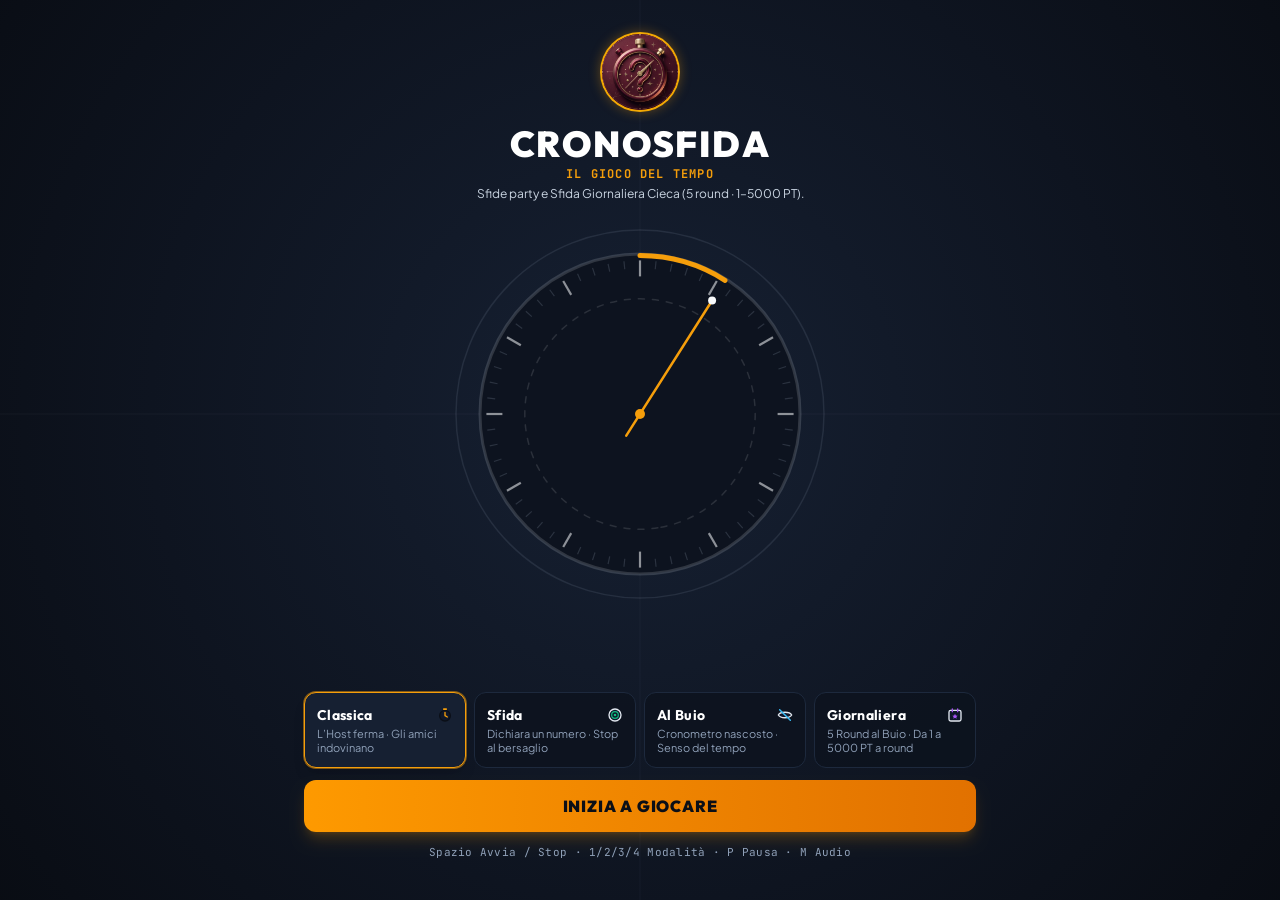
==== commit 4980b173: "feat: add Giornaliera mode Introduce the 'giornaliera' game mode featuring 5 rounds of blind timing " ====
--- a/docs/index.html
+++ b/docs/index.html
@@ -16,8 +16,8 @@
     <link rel="preconnect" href="https://fonts.googleapis.com" />
     <link rel="preconnect" href="https://fonts.gstatic.com" crossorigin />
     <link href="https://fonts.googleapis.com/css2?family=JetBrains+Mono:wght@500;700;800&family=Outfit:wght@600;700;800&family=Plus+Jakarta+Sans:wght@400;500;600;700&display=swap" rel="stylesheet" />
-    <script type="module" crossorigin src="./assets/index-DAMdoAnT.js"></script>
-    <link rel="stylesheet" crossorigin href="./assets/index-D7UGC7Lo.css">
+    <script type="module" crossorigin src="./assets/index-DxaZ3ooR.js"></script>
+    <link rel="stylesheet" crossorigin href="./assets/index-qJCbh9-k.css">
   </head>
   <body class="bg-[#0B0F17] text-[#F8FAFC] antialiased selection:bg-[#F59E0B] selection:text-[#0B0F17] overflow-hidden">
     <div id="root"></div>
--- a/docs/assets/index-qJCbh9-k.css
+++ b/docs/assets/index-qJCbh9-k.css
@@ -0,0 +1,2 @@
+/*! tailwindcss v4.3.3 | MIT License | https://tailwindcss.com */
+@layer properties{@supports (((-webkit-hyphens:none)) and (not (margin-trim:inline))) or ((-moz-orient:inline) and (not (color:rgb(from red r g b)))){*,:before,:after,::backdrop{--tw-translate-x:0;--tw-translate-y:0;--tw-translate-z:0;--tw-rotate-x:initial;--tw-rotate-y:initial;--tw-rotate-z:initial;--tw-skew-x:initial;--tw-skew-y:initial;--tw-divide-y-reverse:0;--tw-border-style:solid;--tw-gradient-position:initial;--tw-gradient-from:#0000;--tw-gradient-via:#0000;--tw-gradient-to:#0000;--tw-gradient-stops:initial;--tw-gradient-via-stops:initial;--tw-gradient-from-position:0%;--tw-gradient-via-position:50%;--tw-gradient-to-position:100%;--tw-leading:initial;--tw-font-weight:initial;--tw-tracking:initial;--tw-shadow:0 0 #0000;--tw-shadow-color:initial;--tw-shadow-alpha:100%;--tw-inset-shadow:0 0 #0000;--tw-inset-shadow-color:initial;--tw-inset-shadow-alpha:100%;--tw-ring-color:initial;--tw-ring-shadow:0 0 #0000;--tw-inset-ring-color:initial;--tw-inset-ring-shadow:0 0 #0000;--tw-ring-inset:initial;--tw-ring-offset-width:0px;--tw-ring-offset-color:#fff;--tw-ring-offset-shadow:0 0 #0000;--tw-blur:initial;--tw-brightness:initial;--tw-contrast:initial;--tw-grayscale:initial;--tw-hue-rotate:initial;--tw-invert:initial;--tw-opacity:initial;--tw-saturate:initial;--tw-sepia:initial;--tw-drop-shadow:initial;--tw-drop-shadow-color:initial;--tw-drop-shadow-alpha:100%;--tw-drop-shadow-size:initial;--tw-backdrop-blur:initial;--tw-backdrop-brightness:initial;--tw-backdrop-contrast:initial;--tw-backdrop-grayscale:initial;--tw-backdrop-hue-rotate:initial;--tw-backdrop-invert:initial;--tw-backdrop-opacity:initial;--tw-backdrop-saturate:initial;--tw-backdrop-sepia:initial;--tw-duration:initial;--tw-scale-x:1;--tw-scale-y:1;--tw-scale-z:1}}}@layer theme{:root,:host{--font-sans:-apple-system, BlinkMacSystemFont, "Segoe UI", Roboto, "Helvetica Neue", "Noto Sans", Arial, sans-serif, "Apple Color Emoji", "Segoe UI Emoji", "Segoe UI Symbol", "Noto Color Emoji";--font-mono:ui-monospace, SFMono-Regular, Menlo, Monaco, Consolas, "Liberation Mono", "Courier New", monospace;--color-amber-300:oklch(87.9% .169 91.605);--color-amber-400:oklch(82.8% .189 84.429);--color-amber-500:oklch(76.9% .188 70.08);--color-amber-600:oklch(66.6% .179 58.318);--color-sky-300:oklch(82.8% .111 230.318);--color-sky-400:oklch(74.6% .16 232.661);--color-sky-500:oklch(68.5% .169 237.323);--color-purple-200:oklch(90.2% .063 306.703);--color-purple-300:oklch(82.7% .119 306.383);--color-purple-500:oklch(62.7% .265 303.9);--color-purple-950:oklch(29.1% .149 302.717);--color-rose-400:oklch(71.2% .194 13.428);--color-rose-500:oklch(64.5% .246 16.439);--color-rose-600:oklch(58.6% .253 17.585);--color-rose-950:oklch(27.1% .105 12.094);--color-slate-100:oklch(96.8% .007 247.896);--color-slate-200:oklch(92.9% .013 255.508);--color-slate-300:oklch(86.9% .022 252.894);--color-slate-400:oklch(70.4% .04 256.788);--color-slate-500:oklch(55.4% .046 257.417);--color-slate-600:oklch(44.6% .043 257.281);--color-slate-700:oklch(37.2% .044 257.287);--color-slate-800:oklch(27.9% .041 260.031);--color-slate-900:oklch(20.8% .042 265.755);--color-black:#000;--color-white:#fff;--spacing:.25rem;--container-xs:20rem;--container-sm:24rem;--container-md:28rem;--container-lg:32rem;--container-xl:36rem;--container-2xl:42rem;--container-5xl:64rem;--text-xs:.75rem;--text-xs--line-height:calc(1 / .75);--text-sm:.875rem;--text-sm--line-height:calc(1.25 / .875);--text-base:1rem;--text-base--line-height:calc(1.5 / 1);--text-lg:1.125rem;--text-lg--line-height:calc(1.75 / 1.125);--text-xl:1.25rem;--text-xl--line-height:calc(1.75 / 1.25);--text-2xl:1.5rem;--text-2xl--line-height:calc(2 / 1.5);--text-3xl:1.875rem;--text-3xl--line-height:calc(2.25 / 1.875);--text-4xl:2.25rem;--text-4xl--line-height:calc(2.5 / 2.25);--text-5xl:3rem;--text-5xl--line-height:1;--text-6xl:3.75rem;--text-6xl--line-height:1;--font-weight-normal:400;--font-weight-medium:500;--font-weight-semibold:600;--font-weight-bold:700;--font-weight-extrabold:800;--font-weight-black:900;--tracking-tight:-.025em;--tracking-wide:.025em;--tracking-wider:.05em;--tracking-widest:.1em;--leading-tight:1.25;--leading-snug:1.375;--radius-lg:.5rem;--radius-xl:.75rem;--radius-2xl:1rem;--radius-3xl:1.5rem;--animate-pulse:pulse 2s cubic-bezier(.4, 0, .6, 1) infinite;--blur-md:12px;--default-transition-duration:.15s;--default-transition-timing-function:cubic-bezier(.4, 0, .2, 1);--default-font-family:var(--font-sans);--default-mono-font-family:var(--font-mono)}}@layer base{*,:after,:before,::backdrop{box-sizing:border-box;border:0 solid;margin:0;padding:0}::file-selector-button{box-sizing:border-box;border:0 solid;margin:0;padding:0}html,:host{-webkit-text-size-adjust:100%;tab-size:4;line-height:1.5;font-family:var(--default-font-family,-apple-system, BlinkMacSystemFont, "Segoe UI", Roboto, "Helvetica Neue", "Noto Sans", Arial, sans-serif, "Apple Color Emoji", "Segoe UI Emoji", "Segoe UI Symbol", "Noto Color Emoji");font-feature-settings:var(--default-font-feature-settings,normal);font-variation-settings:var(--default-font-variation-settings,normal);-webkit-tap-highlight-color:transparent}hr{height:0;color:inherit;border-top-width:1px}abbr:where([title]){-webkit-text-decoration:underline dotted;text-decoration:underline dotted}h1,h2,h3,h4,h5,h6{font-size:inherit;font-weight:inherit}a{color:inherit;-webkit-text-decoration:inherit;-webkit-text-decoration:inherit;-webkit-text-decoration:inherit;-webkit-text-decoration:inherit;text-decoration:inherit}b,strong{font-weight:bolder}code,kbd,samp,pre{font-family:var(--default-mono-font-family,ui-monospace, SFMono-Regular, Menlo, Monaco, Consolas, "Liberation Mono", "Courier New", monospace);font-feature-settings:var(--default-mono-font-feature-settings,normal);font-variation-settings:var(--default-mono-font-variation-settings,normal);font-size:1em}small{font-size:80%}sub,sup{vertical-align:baseline;font-size:75%;line-height:0;position:relative}sub{bottom:-.25em}sup{top:-.5em}table{text-indent:0;border-color:inherit;border-collapse:collapse}:-moz-focusring:where(:not(iframe)){outline:auto}progress{vertical-align:baseline}summary{display:list-item}ol,ul,menu{list-style:none}img,svg,video,canvas,audio,iframe,embed,object{vertical-align:middle;display:block}img,video{max-width:100%;height:auto}button,input,select,optgroup,textarea{font:inherit;font-feature-settings:inherit;font-variation-settings:inherit;letter-spacing:inherit;color:inherit;opacity:1;background-color:#0000;border-radius:0}::file-selector-button{font:inherit;font-feature-settings:inherit;font-variation-settings:inherit;letter-spacing:inherit;color:inherit;opacity:1;background-color:#0000;border-radius:0}:where(select:is([multiple],[size])) optgroup{font-weight:bolder}:where(select:is([multiple],[size])) optgroup option{padding-inline-start:20px}::file-selector-button{margin-inline-end:4px}::placeholder{opacity:1}@supports (not ((-webkit-appearance:-apple-pay-button))) or (contain-intrinsic-size:1px){::placeholder{color:currentColor}@supports (color:color-mix(in lab, red, red)){::placeholder{color:color-mix(in oklab, currentcolor 50%, transparent)}}}textarea{resize:vertical}::-webkit-search-decoration{-webkit-appearance:none}::-webkit-date-and-time-value{min-height:1lh;text-align:inherit}::-webkit-datetime-edit{display:inline-flex}::-webkit-datetime-edit-fields-wrapper{padding:0}::-webkit-datetime-edit{padding-block:0}::-webkit-datetime-edit-year-field{padding-block:0}::-webkit-datetime-edit-month-field{padding-block:0}::-webkit-datetime-edit-day-field{padding-block:0}::-webkit-datetime-edit-hour-field{padding-block:0}::-webkit-datetime-edit-minute-field{padding-block:0}::-webkit-datetime-edit-second-field{padding-block:0}::-webkit-datetime-edit-millisecond-field{padding-block:0}::-webkit-datetime-edit-meridiem-field{padding-block:0}::-webkit-calendar-picker-indicator{line-height:1}:-moz-ui-invalid{box-shadow:none}button,input:where([type=button],[type=reset],[type=submit]){appearance:button}::file-selector-button{appearance:button}::-webkit-inner-spin-button{height:auto}::-webkit-outer-spin-button{height:auto}[hidden]:where(:not([hidden=until-found])){display:none!important}:root{--font-display:"Outfit", system-ui, -apple-system, sans-serif;--font-sans:"Plus Jakarta Sans", system-ui, -apple-system, sans-serif;--font-mono:"JetBrains Mono", ui-monospace, SFMono-Regular, monospace}body{font-family:var(--font-sans);color:#f8fafc;-webkit-user-select:none;user-select:none;background-color:#0b0f17}}@layer components;@layer utilities{.pointer-events-auto{pointer-events:auto}.pointer-events-none{pointer-events:none}.visible{visibility:visible}.absolute{position:absolute}.fixed{position:fixed}.relative{position:relative}.static{position:static}.inset-0{inset:0}.top-\[29\%\]{top:29%}.left-1\/2{left:50%}.z-0{z-index:0}.z-10{z-index:10}.z-20{z-index:20}.z-40{z-index:40}.container{width:100%}@media (width>=40rem){.container{max-width:40rem}}@media (width>=48rem){.container{max-width:48rem}}@media (width>=64rem){.container{max-width:64rem}}@media (width>=80rem){.container{max-width:80rem}}@media (width>=96rem){.container{max-width:96rem}}.mx-auto{margin-inline:auto}.my-auto{margin-block:auto}.mt-0\.5{margin-top:calc(var(--spacing) * .5)}.mt-1{margin-top:var(--spacing)}.mt-2{margin-top:calc(var(--spacing) * 2)}.mt-2\.5{margin-top:calc(var(--spacing) * 2.5)}.mt-3{margin-top:calc(var(--spacing) * 3)}.mt-3\.5{margin-top:calc(var(--spacing) * 3.5)}.mt-4{margin-top:calc(var(--spacing) * 4)}.mt-5{margin-top:calc(var(--spacing) * 5)}.mt-6{margin-top:calc(var(--spacing) * 6)}.mb-1\.5{margin-bottom:calc(var(--spacing) * 1.5)}.mb-2{margin-bottom:calc(var(--spacing) * 2)}.mb-2\.5{margin-bottom:calc(var(--spacing) * 2.5)}.ml-1{margin-left:var(--spacing)}.ml-auto{margin-left:auto}.line-clamp-2{-webkit-line-clamp:2;-webkit-box-orient:vertical;display:-webkit-box;overflow:hidden}.block{display:block}.contents{display:contents}.flex{display:flex}.grid{display:grid}.hidden{display:none}.inline{display:inline}.inline-block{display:inline-block}.inline-flex{display:inline-flex}.table{display:table}.h-4{height:calc(var(--spacing) * 4)}.h-5{height:calc(var(--spacing) * 5)}.h-6{height:calc(var(--spacing) * 6)}.h-7{height:calc(var(--spacing) * 7)}.h-8{height:calc(var(--spacing) * 8)}.h-10{height:calc(var(--spacing) * 10)}.h-16{height:calc(var(--spacing) * 16)}.h-24{height:calc(var(--spacing) * 24)}.h-28{height:calc(var(--spacing) * 28)}.h-36{height:calc(var(--spacing) * 36)}.h-auto{height:auto}.h-full{height:100%}.h-screen{height:100vh}.max-h-32{max-height:calc(var(--spacing) * 32)}.max-h-40{max-height:calc(var(--spacing) * 40)}.min-h-4{min-height:calc(var(--spacing) * 4)}.w-4{width:calc(var(--spacing) * 4)}.w-6{width:calc(var(--spacing) * 6)}.w-7{width:calc(var(--spacing) * 7)}.w-8{width:calc(var(--spacing) * 8)}.w-10{width:calc(var(--spacing) * 10)}.w-16{width:calc(var(--spacing) * 16)}.w-20{width:calc(var(--spacing) * 20)}.w-24{width:calc(var(--spacing) * 24)}.w-full{width:100%}.w-px{width:1px}.w-screen{width:100vw}.max-w-2xl{max-width:var(--container-2xl)}.max-w-5xl{max-width:var(--container-5xl)}.max-w-\[440px\]{max-width:440px}.max-w-lg{max-width:var(--container-lg)}.max-w-md{max-width:var(--container-md)}.max-w-sm{max-width:var(--container-sm)}.max-w-xl{max-width:var(--container-xl)}.max-w-xs{max-width:var(--container-xs)}.flex-1{flex:1}.shrink-0{flex-shrink:0}.-translate-x-1\/2{--tw-translate-x:calc(calc(1 / 2 * 100%) * -1);translate:var(--tw-translate-x) var(--tw-translate-y)}.-translate-y-1\/2{--tw-translate-y:calc(calc(1 / 2 * 100%) * -1);translate:var(--tw-translate-x) var(--tw-translate-y)}.scale-\[1\.82\]{scale:1.82}.transform{transform:var(--tw-rotate-x,) var(--tw-rotate-y,) var(--tw-rotate-z,) var(--tw-skew-x,) var(--tw-skew-y,)}.transform-gpu{transform:translateZ(0) var(--tw-rotate-x,) var(--tw-rotate-y,) var(--tw-rotate-z,) var(--tw-skew-x,) var(--tw-skew-y,)}.animate-pulse{animation:var(--animate-pulse)}.cursor-pointer{cursor:pointer}.resize{resize:both}.grid-cols-1{grid-template-columns:repeat(1,minmax(0,1fr))}.grid-cols-2{grid-template-columns:repeat(2,minmax(0,1fr))}.grid-cols-3{grid-template-columns:repeat(3,minmax(0,1fr))}.grid-cols-5{grid-template-columns:repeat(5,minmax(0,1fr))}.flex-col{flex-direction:column}.flex-wrap{flex-wrap:wrap}.items-baseline{align-items:baseline}.items-center{align-items:center}.justify-between{justify-content:space-between}.justify-center{justify-content:center}.gap-0\.5{gap:calc(var(--spacing) * .5)}.gap-1{gap:var(--spacing)}.gap-1\.5{gap:calc(var(--spacing) * 1.5)}.gap-2{gap:calc(var(--spacing) * 2)}.gap-2\.5{gap:calc(var(--spacing) * 2.5)}.gap-3{gap:calc(var(--spacing) * 3)}:where(.divide-y>:not(:last-child)){--tw-divide-y-reverse:0;border-bottom-style:var(--tw-border-style);border-top-style:var(--tw-border-style);border-top-width:calc(1px * var(--tw-divide-y-reverse));border-bottom-width:calc(1px * calc(1 - var(--tw-divide-y-reverse)))}:where(.divide-slate-800\/80>:not(:last-child)){border-color:#1d293dcc}@supports (color:color-mix(in lab, red, red)){:where(.divide-slate-800\/80>:not(:last-child)){border-color:color-mix(in oklab, var(--color-slate-800) 80%, transparent)}}.truncate{text-overflow:ellipsis;white-space:nowrap;overflow:hidden}.overflow-hidden{overflow:hidden}.overflow-y-auto{overflow-y:auto}.rounded{border-radius:.25rem}.rounded-2xl{border-radius:var(--radius-2xl)}.rounded-full{border-radius:2147483647px}.rounded-lg{border-radius:var(--radius-lg)}.rounded-xl{border-radius:var(--radius-xl)}.border{border-style:var(--tw-border-style);border-width:1px}.border-2{border-style:var(--tw-border-style);border-width:2px}.border-x{border-inline-style:var(--tw-border-style);border-inline-width:1px}.border-t{border-top-style:var(--tw-border-style);border-top-width:1px}.border-b{border-bottom-style:var(--tw-border-style);border-bottom-width:1px}.border-\[\#10B981\]{border-color:#10b981}.border-\[\#F59E0B\]{border-color:#f59e0b}.border-amber-400{border-color:var(--color-amber-400)}.border-amber-400\/30{border-color:#fcbb004d}@supports (color:color-mix(in lab, red, red)){.border-amber-400\/30{border-color:color-mix(in oklab, var(--color-amber-400) 30%, transparent)}}.border-amber-400\/90{border-color:#fcbb00e6}@supports (color:color-mix(in lab, red, red)){.border-amber-400\/90{border-color:color-mix(in oklab, var(--color-amber-400) 90%, transparent)}}.border-purple-500\/40{border-color:#ac4bff66}@supports (color:color-mix(in lab, red, red)){.border-purple-500\/40{border-color:color-mix(in oklab, var(--color-purple-500) 40%, transparent)}}.border-purple-500\/60{border-color:#ac4bff99}@supports (color:color-mix(in lab, red, red)){.border-purple-500\/60{border-color:color-mix(in oklab, var(--color-purple-500) 60%, transparent)}}.border-slate-600{border-color:var(--color-slate-600)}.border-slate-700{border-color:var(--color-slate-700)}.border-slate-800{border-color:var(--color-slate-800)}.border-slate-800\/80{border-color:#1d293dcc}@supports (color:color-mix(in lab, red, red)){.border-slate-800\/80{border-color:color-mix(in oklab, var(--color-slate-800) 80%, transparent)}}.bg-\[\#0B0F17\]{background-color:#0b0f17}.bg-\[\#0B0F17\]\/90{background-color:oklab(16.8281% -.00191803 -.0179601/.9)}.bg-\[\#0D131F\]\/90{background-color:oklab(18.7072% -.00293005 -.0262161/.9)}.bg-\[\#0D131F\]\/95{background-color:oklab(18.7072% -.00293005 -.0262161/.95)}.bg-\[\#0F172A\]{background-color:#0f172a}.bg-\[\#7B1324\]{background-color:#7b1324}.bg-\[\#10B981\]{background-color:#10b981}.bg-\[\#10B981\]\/20{background-color:oklab(69.5873% -.142158 .0448781/.2)}.bg-\[\#162032\]{background-color:#162032}.bg-\[\#F59E0B\]{background-color:#f59e0b}.bg-amber-400\/20{background-color:#fcbb0033}@supports (color:color-mix(in lab, red, red)){.bg-amber-400\/20{background-color:color-mix(in oklab, var(--color-amber-400) 20%, transparent)}}.bg-black\/75{background-color:#000000bf}@supports (color:color-mix(in lab, red, red)){.bg-black\/75{background-color:color-mix(in oklab, var(--color-black) 75%, transparent)}}.bg-black\/80{background-color:#000c}@supports (color:color-mix(in lab, red, red)){.bg-black\/80{background-color:color-mix(in oklab, var(--color-black) 80%, transparent)}}.bg-purple-950\/40{background-color:#3c036666}@supports (color:color-mix(in lab, red, red)){.bg-purple-950\/40{background-color:color-mix(in oklab, var(--color-purple-950) 40%, transparent)}}.bg-purple-950\/60{background-color:#3c036699}@supports (color:color-mix(in lab, red, red)){.bg-purple-950\/60{background-color:color-mix(in oklab, var(--color-purple-950) 60%, transparent)}}.bg-slate-800{background-color:var(--color-slate-800)}.bg-slate-800\/90{background-color:#1d293de6}@supports (color:color-mix(in lab, red, red)){.bg-slate-800\/90{background-color:color-mix(in oklab, var(--color-slate-800) 90%, transparent)}}.bg-slate-900{background-color:var(--color-slate-900)}.bg-transparent{background-color:#0000}.bg-gradient-to-br{--tw-gradient-position:to bottom right in oklab;background-image:linear-gradient(var(--tw-gradient-stops))}.bg-gradient-to-r{--tw-gradient-position:to right in oklab;background-image:linear-gradient(var(--tw-gradient-stops))}.from-amber-500{--tw-gradient-from:var(--color-amber-500);--tw-gradient-stops:var(--tw-gradient-via-stops,var(--tw-gradient-position), var(--tw-gradient-from) var(--tw-gradient-from-position), var(--tw-gradient-to) var(--tw-gradient-to-position))}.from-amber-600{--tw-gradient-from:var(--color-amber-600);--tw-gradient-stops:var(--tw-gradient-via-stops,var(--tw-gradient-position), var(--tw-gradient-from) var(--tw-gradient-from-position), var(--tw-gradient-to) var(--tw-gradient-to-position))}.from-rose-500{--tw-gradient-from:var(--color-rose-500);--tw-gradient-stops:var(--tw-gradient-via-stops,var(--tw-gradient-position), var(--tw-gradient-from) var(--tw-gradient-from-position), var(--tw-gradient-to) var(--tw-gradient-to-position))}.from-sky-400{--tw-gradient-from:var(--color-sky-400);--tw-gradient-stops:var(--tw-gradient-via-stops,var(--tw-gradient-position), var(--tw-gradient-from) var(--tw-gradient-from-position), var(--tw-gradient-to) var(--tw-gradient-to-position))}.via-rose-950{--tw-gradient-via:var(--color-rose-950);--tw-gradient-via-stops:var(--tw-gradient-position), var(--tw-gradient-from) var(--tw-gradient-from-position), var(--tw-gradient-via) var(--tw-gradient-via-position), var(--tw-gradient-to) var(--tw-gradient-to-position);--tw-gradient-stops:var(--tw-gradient-via-stops)}.to-amber-600{--tw-gradient-to:var(--color-amber-600);--tw-gradient-stops:var(--tw-gradient-via-stops,var(--tw-gradient-position), var(--tw-gradient-from) var(--tw-gradient-from-position), var(--tw-gradient-to) var(--tw-gradient-to-position))}.to-rose-600{--tw-gradient-to:var(--color-rose-600);--tw-gradient-stops:var(--tw-gradient-via-stops,var(--tw-gradient-position), var(--tw-gradient-from) var(--tw-gradient-from-position), var(--tw-gradient-to) var(--tw-gradient-to-position))}.to-sky-500{--tw-gradient-to:var(--color-sky-500);--tw-gradient-stops:var(--tw-gradient-via-stops,var(--tw-gradient-position), var(--tw-gradient-from) var(--tw-gradient-from-position), var(--tw-gradient-to) var(--tw-gradient-to-position))}.to-slate-900{--tw-gradient-to:var(--color-slate-900);--tw-gradient-stops:var(--tw-gradient-via-stops,var(--tw-gradient-position), var(--tw-gradient-from) var(--tw-gradient-from-position), var(--tw-gradient-to) var(--tw-gradient-to-position))}.object-cover{object-fit:cover}.object-center{object-position:center}.p-0{padding:0}.p-0\.5{padding:calc(var(--spacing) * .5)}.p-2{padding:calc(var(--spacing) * 2)}.p-2\.5{padding:calc(var(--spacing) * 2.5)}.p-3{padding:calc(var(--spacing) * 3)}.p-4{padding:calc(var(--spacing) * 4)}.p-6{padding:calc(var(--spacing) * 6)}.px-1{padding-inline:var(--spacing)}.px-1\.5{padding-inline:calc(var(--spacing) * 1.5)}.px-2{padding-inline:calc(var(--spacing) * 2)}.px-2\.5{padding-inline:calc(var(--spacing) * 2.5)}.px-3{padding-inline:calc(var(--spacing) * 3)}.px-3\.5{padding-inline:calc(var(--spacing) * 3.5)}.px-4{padding-inline:calc(var(--spacing) * 4)}.px-5{padding-inline:calc(var(--spacing) * 5)}.px-6{padding-inline:calc(var(--spacing) * 6)}.px-8{padding-inline:calc(var(--spacing) * 8)}.py-0\.5{padding-block:calc(var(--spacing) * .5)}.py-1{padding-block:var(--spacing)}.py-1\.5{padding-block:calc(var(--spacing) * 1.5)}.py-2{padding-block:calc(var(--spacing) * 2)}.py-2\.5{padding-block:calc(var(--spacing) * 2.5)}.py-3{padding-block:calc(var(--spacing) * 3)}.py-3\.5{padding-block:calc(var(--spacing) * 3.5)}.py-4{padding-block:calc(var(--spacing) * 4)}.pt-0\.5{padding-top:calc(var(--spacing) * .5)}.pt-1{padding-top:var(--spacing)}.pt-2{padding-top:calc(var(--spacing) * 2)}.pb-1{padding-bottom:var(--spacing)}.pb-2{padding-bottom:calc(var(--spacing) * 2)}.text-center{text-align:center}.text-left{text-align:left}.font-sans{font-family:var(--font-sans)}.text-2xl{font-size:var(--text-2xl);line-height:var(--tw-leading,var(--text-2xl--line-height))}.text-4xl{font-size:var(--text-4xl);line-height:var(--tw-leading,var(--text-4xl--line-height))}.text-base{font-size:var(--text-base);line-height:var(--tw-leading,var(--text-base--line-height))}.text-lg{font-size:var(--text-lg);line-height:var(--tw-leading,var(--text-lg--line-height))}.text-sm{font-size:var(--text-sm);line-height:var(--tw-leading,var(--text-sm--line-height))}.text-xl{font-size:var(--text-xl);line-height:var(--tw-leading,var(--text-xl--line-height))}.text-xs{font-size:var(--text-xs);line-height:var(--tw-leading,var(--text-xs--line-height))}.text-\[8px\]{font-size:8px}.text-\[9px\]{font-size:9px}.text-\[10px\]{font-size:10px}.text-\[11px\]{font-size:11px}.leading-none{--tw-leading:1;line-height:1}.leading-snug{--tw-leading:var(--leading-snug);line-height:var(--leading-snug)}.leading-tight{--tw-leading:var(--leading-tight);line-height:var(--leading-tight)}.font-black{--tw-font-weight:var(--font-weight-black);font-weight:var(--font-weight-black)}.font-bold{--tw-font-weight:var(--font-weight-bold);font-weight:var(--font-weight-bold)}.font-extrabold{--tw-font-weight:var(--font-weight-extrabold);font-weight:var(--font-weight-extrabold)}.font-medium{--tw-font-weight:var(--font-weight-medium);font-weight:var(--font-weight-medium)}.font-normal{--tw-font-weight:var(--font-weight-normal);font-weight:var(--font-weight-normal)}.font-semibold{--tw-font-weight:var(--font-weight-semibold);font-weight:var(--font-weight-semibold)}.tracking-tight{--tw-tracking:var(--tracking-tight);letter-spacing:var(--tracking-tight)}.tracking-wide{--tw-tracking:var(--tracking-wide);letter-spacing:var(--tracking-wide)}.tracking-wider{--tw-tracking:var(--tracking-wider);letter-spacing:var(--tracking-wider)}.tracking-widest{--tw-tracking:var(--tracking-widest);letter-spacing:var(--tracking-widest)}.whitespace-nowrap{white-space:nowrap}.text-\[\#0B0F17\]{color:#0b0f17}.text-\[\#10B981\]{color:#10b981}.text-\[\#38BDF8\]{color:#38bdf8}.text-\[\#A855F7\]{color:#a855f7}.text-\[\#F8FAFC\]{color:#f8fafc}.text-\[\#F59E0B\]{color:#f59e0b}.text-amber-300{color:var(--color-amber-300)}.text-amber-400{color:var(--color-amber-400)}.text-purple-200{color:var(--color-purple-200)}.text-purple-300{color:var(--color-purple-300)}.text-rose-400{color:var(--color-rose-400)}.text-slate-100{color:var(--color-slate-100)}.text-slate-200{color:var(--color-slate-200)}.text-slate-300{color:var(--color-slate-300)}.text-slate-400{color:var(--color-slate-400)}.text-slate-500{color:var(--color-slate-500)}.text-white{color:var(--color-white)}.lowercase{text-transform:lowercase}.uppercase{text-transform:uppercase}.antialiased{-webkit-font-smoothing:antialiased;-moz-osx-font-smoothing:grayscale}.shadow{--tw-shadow:0 1px 3px 0 var(--tw-shadow-color,#0000001a), 0 1px 2px -1px var(--tw-shadow-color,#0000001a);box-shadow:var(--tw-inset-shadow), var(--tw-inset-ring-shadow), var(--tw-ring-offset-shadow), var(--tw-ring-shadow), var(--tw-shadow)}.shadow-2xl{--tw-shadow:0 25px 50px -12px var(--tw-shadow-color,#00000040);box-shadow:var(--tw-inset-shadow), var(--tw-inset-ring-shadow), var(--tw-ring-offset-shadow), var(--tw-ring-shadow), var(--tw-shadow)}.shadow-\[0_0_12px_rgba\(245\,158\,11\,0\.35\)\]{--tw-shadow:0 0 12px var(--tw-shadow-color,#f59e0b59);box-shadow:var(--tw-inset-shadow), var(--tw-inset-ring-shadow), var(--tw-ring-offset-shadow), var(--tw-ring-shadow), var(--tw-shadow)}.shadow-lg{--tw-shadow:0 10px 15px -3px var(--tw-shadow-color,#0000001a), 0 4px 6px -4px var(--tw-shadow-color,#0000001a);box-shadow:var(--tw-inset-shadow), var(--tw-inset-ring-shadow), var(--tw-ring-offset-shadow), var(--tw-ring-shadow), var(--tw-shadow)}.shadow-md{--tw-shadow:0 4px 6px -1px var(--tw-shadow-color,#0000001a), 0 2px 4px -2px var(--tw-shadow-color,#0000001a);box-shadow:var(--tw-inset-shadow), var(--tw-inset-ring-shadow), var(--tw-ring-offset-shadow), var(--tw-ring-shadow), var(--tw-shadow)}.shadow-sm{--tw-shadow:0 1px 3px 0 var(--tw-shadow-color,#0000001a), 0 1px 2px -1px var(--tw-shadow-color,#0000001a);box-shadow:var(--tw-inset-shadow), var(--tw-inset-ring-shadow), var(--tw-ring-offset-shadow), var(--tw-ring-shadow), var(--tw-shadow)}.shadow-xl{--tw-shadow:0 20px 25px -5px var(--tw-shadow-color,#0000001a), 0 8px 10px -6px var(--tw-shadow-color,#0000001a);box-shadow:var(--tw-inset-shadow), var(--tw-inset-ring-shadow), var(--tw-ring-offset-shadow), var(--tw-ring-shadow), var(--tw-shadow)}.ring,.ring-1{--tw-ring-shadow:var(--tw-ring-inset,) 0 0 0 calc(1px + var(--tw-ring-offset-width)) var(--tw-ring-color,currentcolor);box-shadow:var(--tw-inset-shadow), var(--tw-inset-ring-shadow), var(--tw-ring-offset-shadow), var(--tw-ring-shadow), var(--tw-shadow)}.shadow-amber-500\/20{--tw-shadow-color:#f99c0033}@supports (color:color-mix(in lab, red, red)){.shadow-amber-500\/20{--tw-shadow-color:color-mix(in oklab, color-mix(in oklab, var(--color-amber-500) 20%, transparent) var(--tw-shadow-alpha), transparent)}}.shadow-rose-600\/30{--tw-shadow-color:#e700444d}@supports (color:color-mix(in lab, red, red)){.shadow-rose-600\/30{--tw-shadow-color:color-mix(in oklab, color-mix(in oklab, var(--color-rose-600) 30%, transparent) var(--tw-shadow-alpha), transparent)}}.shadow-sky-500\/20{--tw-shadow-color:#00a5ef33}@supports (color:color-mix(in lab, red, red)){.shadow-sky-500\/20{--tw-shadow-color:color-mix(in oklab, color-mix(in oklab, var(--color-sky-500) 20%, transparent) var(--tw-shadow-alpha), transparent)}}.ring-\[\#F59E0B\]\/50{--tw-ring-color:oklab(76.8591% .0560995 .154808/.5)}.blur{--tw-blur:blur(8px);filter:var(--tw-blur,) var(--tw-brightness,) var(--tw-contrast,) var(--tw-grayscale,) var(--tw-hue-rotate,) var(--tw-invert,) var(--tw-saturate,) var(--tw-sepia,) var(--tw-drop-shadow,)}.filter{filter:var(--tw-blur,) var(--tw-brightness,) var(--tw-contrast,) var(--tw-grayscale,) var(--tw-hue-rotate,) var(--tw-invert,) var(--tw-saturate,) var(--tw-sepia,) var(--tw-drop-shadow,)}.filter\!{filter:var(--tw-blur,) var(--tw-brightness,) var(--tw-contrast,) var(--tw-grayscale,) var(--tw-hue-rotate,) var(--tw-invert,) var(--tw-saturate,) var(--tw-sepia,) var(--tw-drop-shadow,)!important}.backdrop-blur-md{--tw-backdrop-blur:blur(var(--blur-md));-webkit-backdrop-filter:var(--tw-backdrop-blur,) var(--tw-backdrop-brightness,) var(--tw-backdrop-contrast,) var(--tw-backdrop-grayscale,) var(--tw-backdrop-hue-rotate,) var(--tw-backdrop-invert,) var(--tw-backdrop-opacity,) var(--tw-backdrop-saturate,) var(--tw-backdrop-sepia,);backdrop-filter:var(--tw-backdrop-blur,) var(--tw-backdrop-brightness,) var(--tw-backdrop-contrast,) var(--tw-backdrop-grayscale,) var(--tw-backdrop-hue-rotate,) var(--tw-backdrop-invert,) var(--tw-backdrop-opacity,) var(--tw-backdrop-saturate,) var(--tw-backdrop-sepia,)}.transition{transition-property:color,background-color,border-color,outline-color,text-decoration-color,fill,stroke,--tw-gradient-from,--tw-gradient-via,--tw-gradient-to,opacity,box-shadow,transform,translate,scale,rotate,filter,-webkit-backdrop-filter,backdrop-filter,display,content-visibility,overlay,pointer-events;transition-timing-function:var(--tw-ease,var(--default-transition-timing-function));transition-duration:var(--tw-duration,var(--default-transition-duration))}.transition-all{transition-property:all;transition-timing-function:var(--tw-ease,var(--default-transition-timing-function));transition-duration:var(--tw-duration,var(--default-transition-duration))}.transition-colors{transition-property:color,background-color,border-color,outline-color,text-decoration-color,fill,stroke,--tw-gradient-from,--tw-gradient-via,--tw-gradient-to;transition-timing-function:var(--tw-ease,var(--default-transition-timing-function));transition-duration:var(--tw-duration,var(--default-transition-duration))}.transition-transform{transition-property:transform,translate,scale,rotate;transition-timing-function:var(--tw-ease,var(--default-transition-timing-function));transition-duration:var(--tw-duration,var(--default-transition-duration))}.duration-150{--tw-duration:.15s;transition-duration:.15s}.duration-200{--tw-duration:.2s;transition-duration:.2s}.select-none{-webkit-user-select:none;user-select:none}.selection\:bg-\[\#F59E0B\] ::selection{background-color:#f59e0b}.selection\:bg-\[\#F59E0B\]::selection{background-color:#f59e0b}.selection\:text-\[\#0B0F17\] ::selection{color:#0b0f17}.selection\:text-\[\#0B0F17\]::selection{color:#0b0f17}@media (hover:hover){.hover\:scale-105:hover{--tw-scale-x:105%;--tw-scale-y:105%;--tw-scale-z:105%;scale:var(--tw-scale-x) var(--tw-scale-y)}.hover\:border-slate-500:hover{border-color:var(--color-slate-500)}.hover\:border-slate-600:hover{border-color:var(--color-slate-600)}.hover\:border-slate-700:hover{border-color:var(--color-slate-700)}.hover\:bg-\[\#D97706\]:hover{background-color:#d97706}.hover\:bg-slate-700:hover{background-color:var(--color-slate-700)}.hover\:from-amber-400:hover{--tw-gradient-from:var(--color-amber-400);--tw-gradient-stops:var(--tw-gradient-via-stops,var(--tw-gradient-position), var(--tw-gradient-from) var(--tw-gradient-from-position), var(--tw-gradient-to) var(--tw-gradient-to-position))}.hover\:from-rose-400:hover{--tw-gradient-from:var(--color-rose-400);--tw-gradient-stops:var(--tw-gradient-via-stops,var(--tw-gradient-position), var(--tw-gradient-from) var(--tw-gradient-from-position), var(--tw-gradient-to) var(--tw-gradient-to-position))}.hover\:from-sky-300:hover{--tw-gradient-from:var(--color-sky-300);--tw-gradient-stops:var(--tw-gradient-via-stops,var(--tw-gradient-position), var(--tw-gradient-from) var(--tw-gradient-from-position), var(--tw-gradient-to) var(--tw-gradient-to-position))}.hover\:to-amber-500:hover{--tw-gradient-to:var(--color-amber-500);--tw-gradient-stops:var(--tw-gradient-via-stops,var(--tw-gradient-position), var(--tw-gradient-from) var(--tw-gradient-from-position), var(--tw-gradient-to) var(--tw-gradient-to-position))}.hover\:to-rose-500:hover{--tw-gradient-to:var(--color-rose-500);--tw-gradient-stops:var(--tw-gradient-via-stops,var(--tw-gradient-position), var(--tw-gradient-from) var(--tw-gradient-from-position), var(--tw-gradient-to) var(--tw-gradient-to-position))}.hover\:to-sky-400:hover{--tw-gradient-to:var(--color-sky-400);--tw-gradient-stops:var(--tw-gradient-via-stops,var(--tw-gradient-position), var(--tw-gradient-from) var(--tw-gradient-from-position), var(--tw-gradient-to) var(--tw-gradient-to-position))}.hover\:text-\[\#F59E0B\]:hover{color:#f59e0b}.hover\:text-rose-400:hover{color:var(--color-rose-400)}.hover\:text-slate-200:hover{color:var(--color-slate-200)}.hover\:text-white:hover{color:var(--color-white)}.hover\:underline:hover{text-decoration-line:underline}}.focus\:ring-\[\#F59E0B\]:focus{--tw-ring-color:#f59e0b}.focus\:outline-none:focus{--tw-outline-style:none;outline-style:none}.active\:scale-97:active{--tw-scale-x:97%;--tw-scale-y:97%;--tw-scale-z:97%;scale:var(--tw-scale-x) var(--tw-scale-y)}.active\:scale-98:active{--tw-scale-x:98%;--tw-scale-y:98%;--tw-scale-z:98%;scale:var(--tw-scale-x) var(--tw-scale-y)}.active\:scale-99:active{--tw-scale-x:99%;--tw-scale-y:99%;--tw-scale-z:99%;scale:var(--tw-scale-x) var(--tw-scale-y)}.disabled\:opacity-40:disabled{opacity:.4}@media (width>=40rem){.sm\:mb-3{margin-bottom:calc(var(--spacing) * 3)}.sm\:block{display:block}.sm\:flex{display:flex}.sm\:hidden{display:none}.sm\:inline{display:inline}.sm\:h-8{height:calc(var(--spacing) * 8)}.sm\:h-44{height:calc(var(--spacing) * 44)}.sm\:min-h-8{min-height:calc(var(--spacing) * 8)}.sm\:w-8{width:calc(var(--spacing) * 8)}.sm\:max-w-sm{max-width:var(--container-sm)}.sm\:grid-cols-2{grid-template-columns:repeat(2,minmax(0,1fr))}.sm\:grid-cols-3{grid-template-columns:repeat(3,minmax(0,1fr))}.sm\:grid-cols-4{grid-template-columns:repeat(4,minmax(0,1fr))}.sm\:flex-row{flex-direction:row}.sm\:gap-1\.5{gap:calc(var(--spacing) * 1.5)}.sm\:gap-2{gap:calc(var(--spacing) * 2)}.sm\:gap-3{gap:calc(var(--spacing) * 3)}.sm\:gap-3\.5{gap:calc(var(--spacing) * 3.5)}.sm\:rounded-3xl{border-radius:var(--radius-3xl)}.sm\:rounded-xl{border-radius:var(--radius-xl)}.sm\:p-1{padding:var(--spacing)}.sm\:p-3{padding:calc(var(--spacing) * 3)}.sm\:p-4{padding:calc(var(--spacing) * 4)}.sm\:p-5{padding:calc(var(--spacing) * 5)}.sm\:p-6{padding:calc(var(--spacing) * 6)}.sm\:px-2\.5{padding-inline:calc(var(--spacing) * 2.5)}.sm\:px-3{padding-inline:calc(var(--spacing) * 3)}.sm\:py-1\.5{padding-block:calc(var(--spacing) * 1.5)}.sm\:py-5{padding-block:calc(var(--spacing) * 5)}.sm\:py-6{padding-block:calc(var(--spacing) * 6)}.sm\:pt-2{padding-top:calc(var(--spacing) * 2)}.sm\:pb-3{padding-bottom:calc(var(--spacing) * 3)}.sm\:pb-4{padding-bottom:calc(var(--spacing) * 4)}.sm\:text-2xl{font-size:var(--text-2xl);line-height:var(--tw-leading,var(--text-2xl--line-height))}.sm\:text-3xl{font-size:var(--text-3xl);line-height:var(--tw-leading,var(--text-3xl--line-height))}.sm\:text-5xl{font-size:var(--text-5xl);line-height:var(--tw-leading,var(--text-5xl--line-height))}.sm\:text-base{font-size:var(--text-base);line-height:var(--tw-leading,var(--text-base--line-height))}.sm\:text-sm{font-size:var(--text-sm);line-height:var(--tw-leading,var(--text-sm--line-height))}.sm\:text-xl{font-size:var(--text-xl);line-height:var(--tw-leading,var(--text-xl--line-height))}.sm\:text-xs{font-size:var(--text-xs);line-height:var(--tw-leading,var(--text-xs--line-height))}.sm\:text-\[9px\]{font-size:9px}.sm\:text-\[11px\]{font-size:11px}}@media (width>=48rem){.md\:top-\[38\%\]{top:38%}.md\:h-20{height:calc(var(--spacing) * 20)}.md\:h-28{height:calc(var(--spacing) * 28)}.md\:w-20{width:calc(var(--spacing) * 20)}.md\:w-28{width:calc(var(--spacing) * 28)}.md\:p-6{padding:calc(var(--spacing) * 6)}.md\:px-8{padding-inline:calc(var(--spacing) * 8)}.md\:text-2xl{font-size:var(--text-2xl);line-height:var(--tw-leading,var(--text-2xl--line-height))}.md\:text-3xl{font-size:var(--text-3xl);line-height:var(--tw-leading,var(--text-3xl--line-height))}.md\:text-4xl{font-size:var(--text-4xl);line-height:var(--tw-leading,var(--text-4xl--line-height))}.md\:text-6xl{font-size:var(--text-6xl);line-height:var(--tw-leading,var(--text-6xl--line-height))}.md\:text-sm{font-size:var(--text-sm);line-height:var(--tw-leading,var(--text-sm--line-height))}.md\:text-xs{font-size:var(--text-xs);line-height:var(--tw-leading,var(--text-xs--line-height))}.md\:text-\[11px\]{font-size:11px}}}.font-display{font-family:var(--font-display)}.font-mono-tabular{font-family:var(--font-mono);font-variant-numeric:tabular-nums}.hud-stroke{paint-order:stroke fill;-webkit-text-stroke:3px #0b0f17;text-shadow:0 2px 8px #000000d9}@property --tw-translate-x{syntax:"*";inherits:false;initial-value:0}@property --tw-translate-y{syntax:"*";inherits:false;initial-value:0}@property --tw-translate-z{syntax:"*";inherits:false;initial-value:0}@property --tw-rotate-x{syntax:"*";inherits:false}@property --tw-rotate-y{syntax:"*";inherits:false}@property --tw-rotate-z{syntax:"*";inherits:false}@property --tw-skew-x{syntax:"*";inherits:false}@property --tw-skew-y{syntax:"*";inherits:false}@property --tw-divide-y-reverse{syntax:"*";inherits:false;initial-value:0}@property --tw-border-style{syntax:"*";inherits:false;initial-value:solid}@property --tw-gradient-position{syntax:"*";inherits:false}@property --tw-gradient-from{syntax:"<color>";inherits:false;initial-value:#0000}@property --tw-gradient-via{syntax:"<color>";inherits:false;initial-value:#0000}@property --tw-gradient-to{syntax:"<color>";inherits:false;initial-value:#0000}@property --tw-gradient-stops{syntax:"*";inherits:false}@property --tw-gradient-via-stops{syntax:"*";inherits:false}@property --tw-gradient-from-position{syntax:"<length-percentage>";inherits:false;initial-value:0%}@property --tw-gradient-via-position{syntax:"<length-percentage>";inherits:false;initial-value:50%}@property --tw-gradient-to-position{syntax:"<length-percentage>";inherits:false;initial-value:100%}@property --tw-leading{syntax:"*";inherits:false}@property --tw-font-weight{syntax:"*";inherits:false}@property --tw-tracking{syntax:"*";inherits:false}@property --tw-shadow{syntax:"*";inherits:false;initial-value:0 0 #0000}@property --tw-shadow-color{syntax:"*";inherits:false}@property --tw-shadow-alpha{syntax:"<percentage>";inherits:false;initial-value:100%}@property --tw-inset-shadow{syntax:"*";inherits:false;initial-value:0 0 #0000}@property --tw-inset-shadow-color{syntax:"*";inherits:false}@property --tw-inset-shadow-alpha{syntax:"<percentage>";inherits:false;initial-value:100%}@property --tw-ring-color{syntax:"*";inherits:false}@property --tw-ring-shadow{syntax:"*";inherits:false;initial-value:0 0 #0000}@property --tw-inset-ring-color{syntax:"*";inherits:false}@property --tw-inset-ring-shadow{syntax:"*";inherits:false;initial-value:0 0 #0000}@property --tw-ring-inset{syntax:"*";inherits:false}@property --tw-ring-offset-width{syntax:"<length>";inherits:false;initial-value:0}@property --tw-ring-offset-color{syntax:"*";inherits:false;initial-value:#fff}@property --tw-ring-offset-shadow{syntax:"*";inherits:false;initial-value:0 0 #0000}@property --tw-blur{syntax:"*";inherits:false}@property --tw-brightness{syntax:"*";inherits:false}@property --tw-contrast{syntax:"*";inherits:false}@property --tw-grayscale{syntax:"*";inherits:false}@property --tw-hue-rotate{syntax:"*";inherits:false}@property --tw-invert{syntax:"*";inherits:false}@property --tw-opacity{syntax:"*";inherits:false}@property --tw-saturate{syntax:"*";inherits:false}@property --tw-sepia{syntax:"*";inherits:false}@property --tw-drop-shadow{syntax:"*";inherits:false}@property --tw-drop-shadow-color{syntax:"*";inherits:false}@property --tw-drop-shadow-alpha{syntax:"<percentage>";inherits:false;initial-value:100%}@property --tw-drop-shadow-size{syntax:"*";inherits:false}@property --tw-backdrop-blur{syntax:"*";inherits:false}@property --tw-backdrop-brightness{syntax:"*";inherits:false}@property --tw-backdrop-contrast{syntax:"*";inherits:false}@property --tw-backdrop-grayscale{syntax:"*";inherits:false}@property --tw-backdrop-hue-rotate{syntax:"*";inherits:false}@property --tw-backdrop-invert{syntax:"*";inherits:false}@property --tw-backdrop-opacity{syntax:"*";inherits:false}@property --tw-backdrop-saturate{syntax:"*";inherits:false}@property --tw-backdrop-sepia{syntax:"*";inherits:false}@property --tw-duration{syntax:"*";inherits:false}@property --tw-scale-x{syntax:"*";inherits:false;initial-value:1}@property --tw-scale-y{syntax:"*";inherits:false;initial-value:1}@property --tw-scale-z{syntax:"*";inherits:false;initial-value:1}@keyframes pulse{50%{opacity:.5}}
